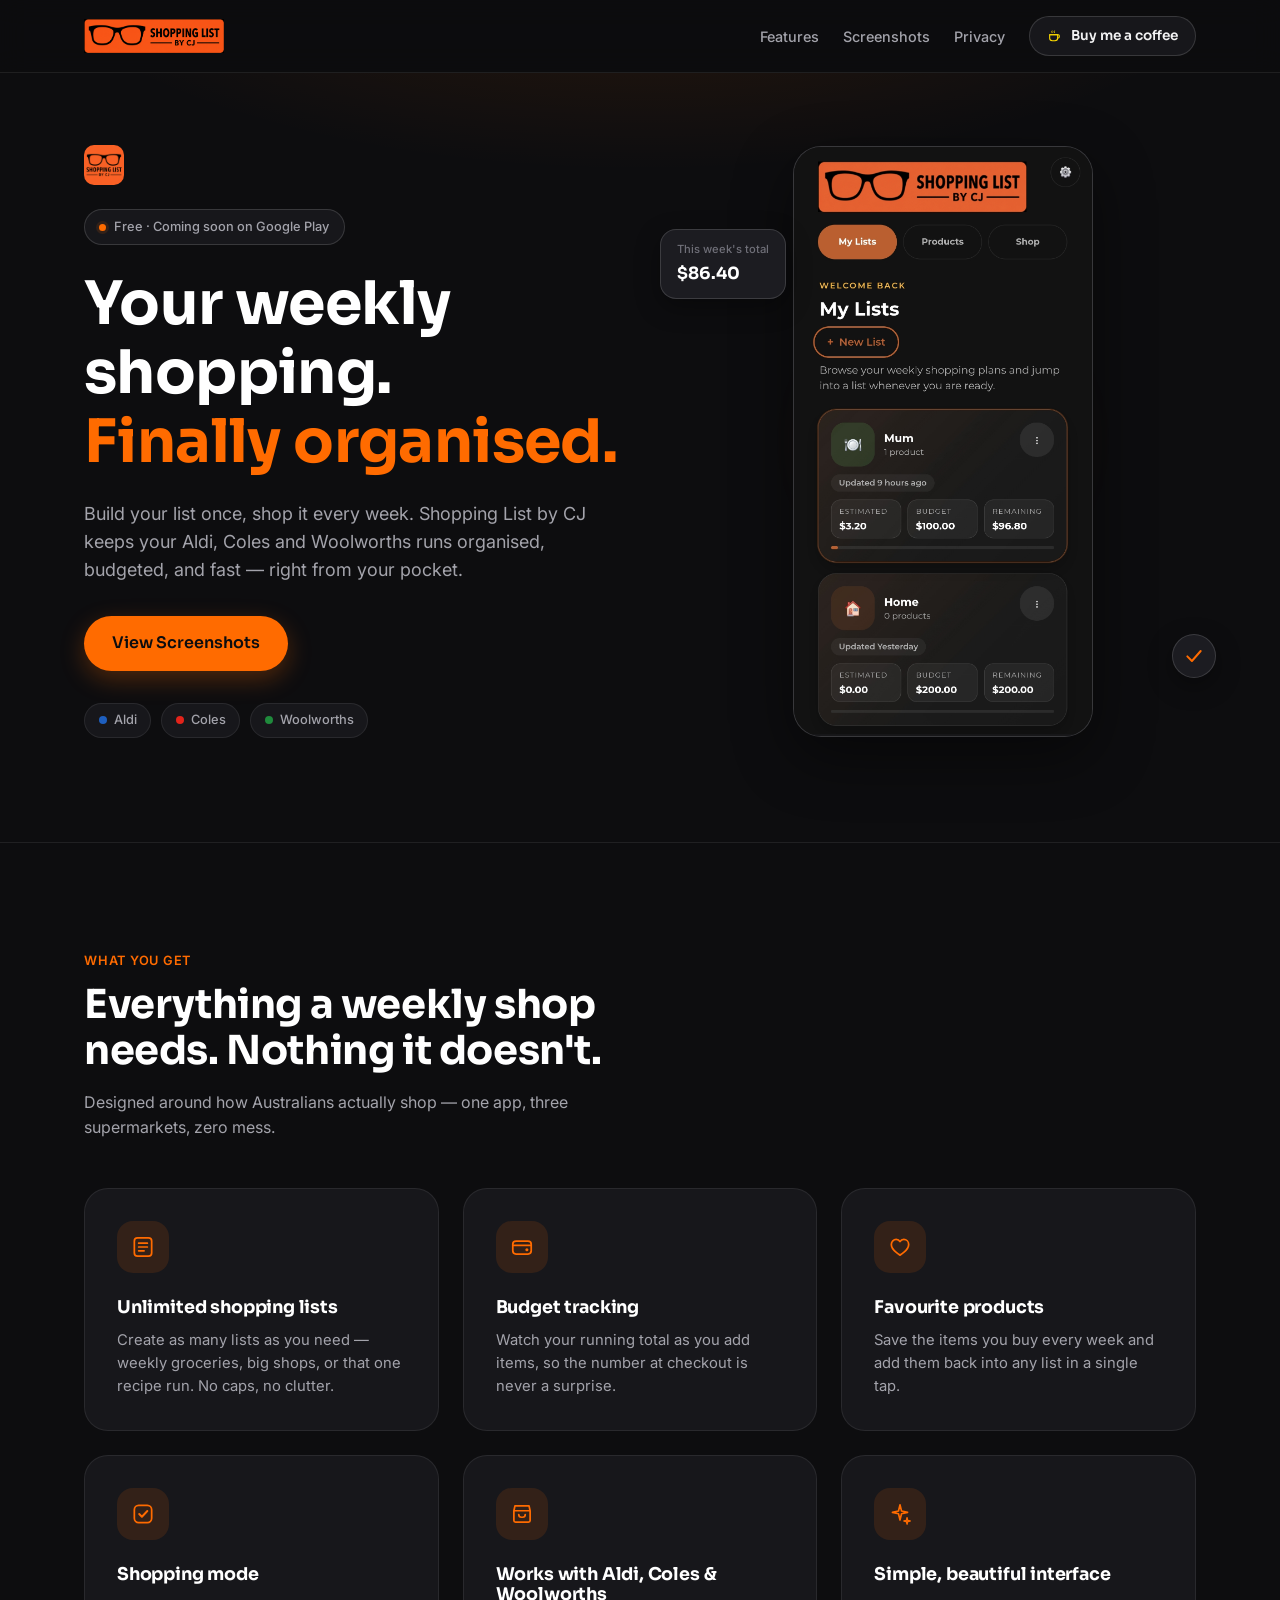
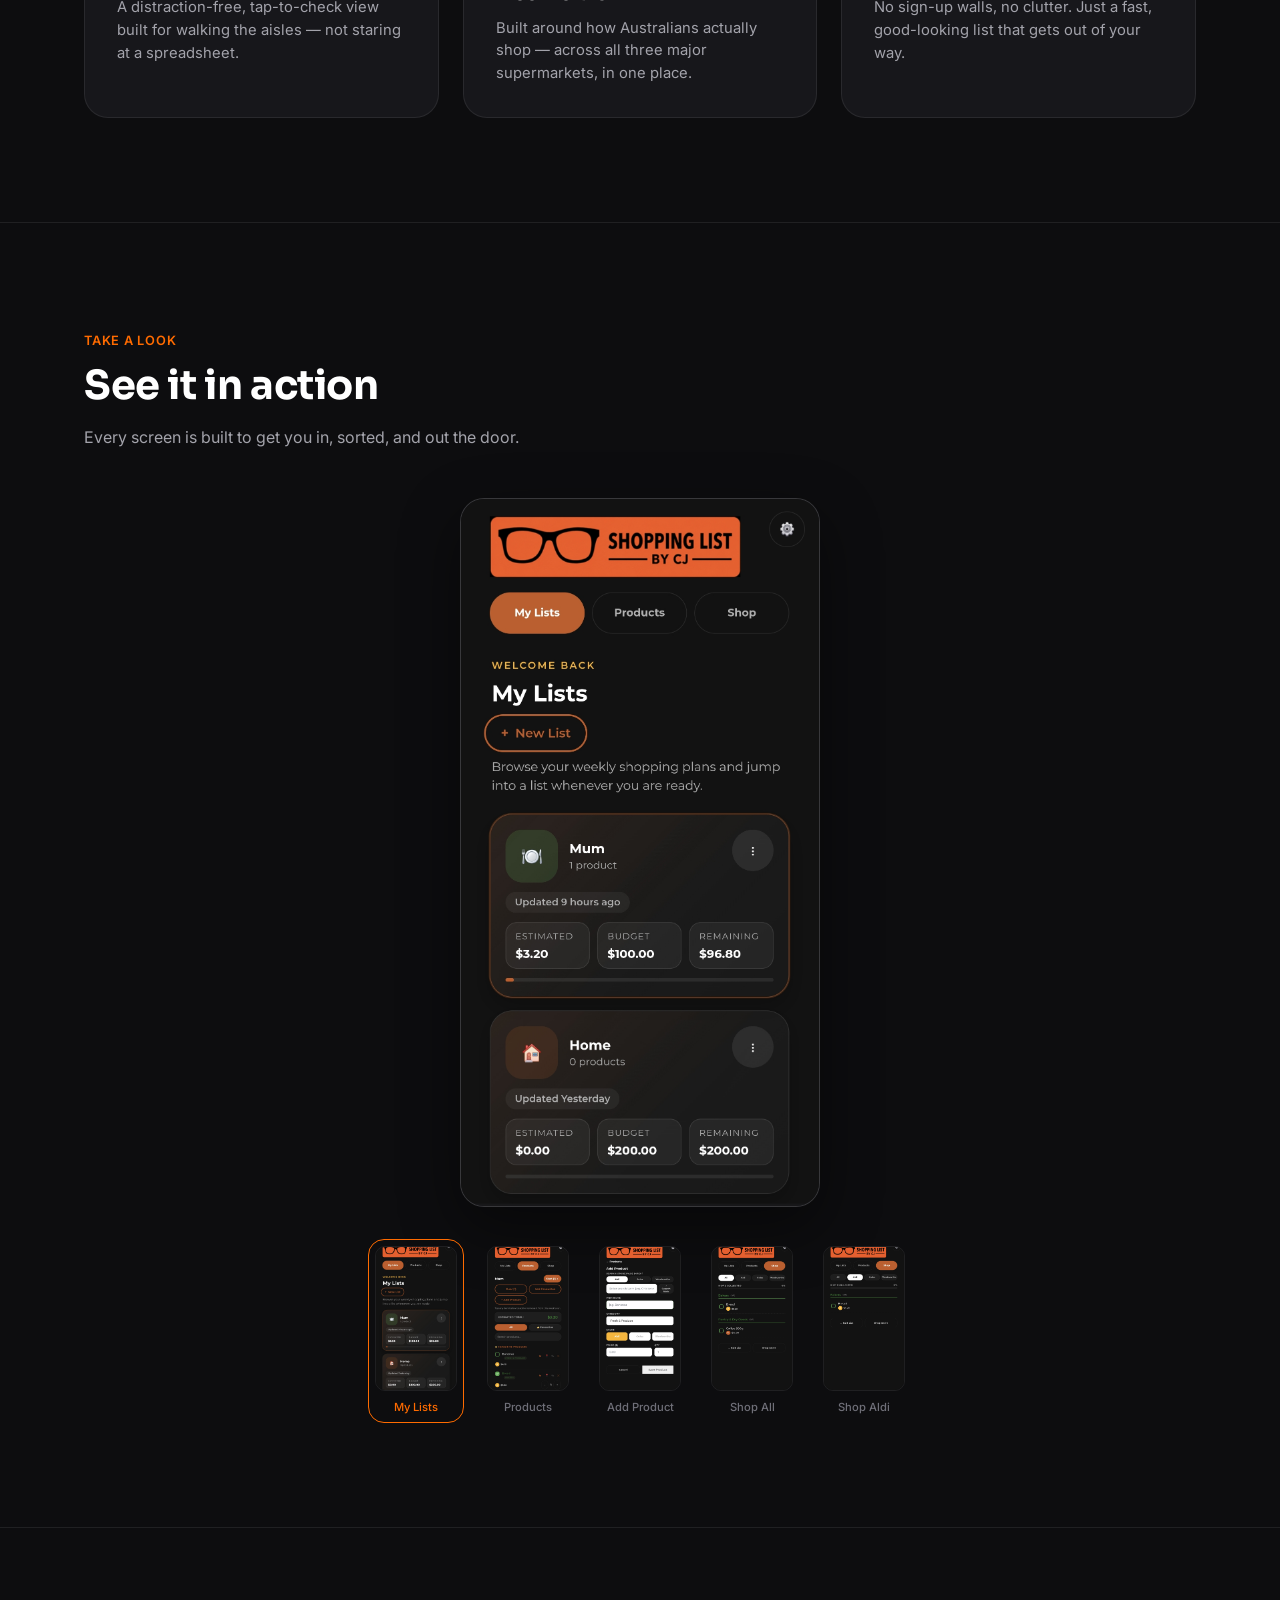
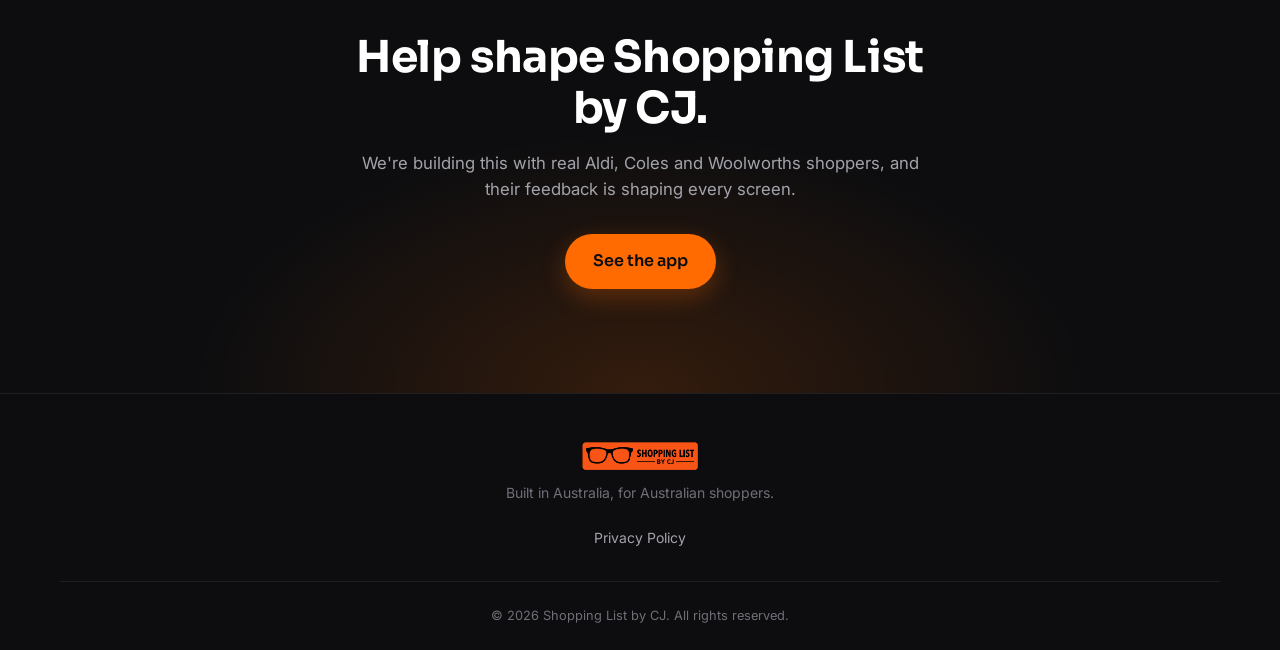
==== index.html @ 0bd06f51 "Fix site metadata and privacy contact to use the correct shoppinglistbycj.app domain" ====
<!DOCTYPE html>
<html lang="en-AU">
<head>
<meta charset="UTF-8">
<meta name="viewport" content="width=device-width, initial-scale=1.0, viewport-fit=cover">
<title>Shopping List by CJ — Your Weekly Shopping, Finally Organised</title>
<meta name="description" content="Shopping List by CJ is a premium shopping list app built for Australian shoppers at Aldi, Coles and Woolworths. Track budgets, save favourites, and shop faster. Coming soon on Google Play.">
<meta name="keywords" content="shopping list app, Australia, Aldi, Coles, Woolworths, budget tracker, grocery list app, Android app">
<meta name="author" content="Shopping List by CJ">
<meta name="robots" content="index, follow">
<link rel="canonical" href="https://shoppinglistbycj.app/">

<!-- Theme -->
<meta name="theme-color" content="#0d0d0f">
<meta name="color-scheme" content="dark">

<!-- Open Graph -->
<meta property="og:type" content="website">
<meta property="og:site_name" content="Shopping List by CJ">
<meta property="og:title" content="Shopping List by CJ — Your Weekly Shopping, Finally Organised">
<meta property="og:description" content="A premium shopping list app built for Australian shoppers at Aldi, Coles and Woolworths. Coming soon on Google Play.">
<meta property="og:image" content="https://shoppinglistbycj.app/images/logo.png">
<meta property="og:url" content="https://shoppinglistbycj.app/">
<meta property="og:locale" content="en_AU">

<!-- Twitter -->
<meta name="twitter:card" content="summary_large_image">
<meta name="twitter:title" content="Shopping List by CJ — Your Weekly Shopping, Finally Organised">
<meta name="twitter:description" content="A premium shopping list app built for Australian shoppers at Aldi, Coles and Woolworths. Coming soon on Google Play.">
<meta name="twitter:image" content="https://shoppinglistbycj.app/images/logo.png">

<!-- Favicons -->
<link rel="icon" type="image/png" href="images/icon-logo.png">
<link rel="apple-touch-icon" href="images/icon-logo.png">

<!-- Fonts -->
<link rel="preconnect" href="https://fonts.googleapis.com">
<link rel="preconnect" href="https://fonts.gstatic.com" crossorigin>
<link href="https://fonts.googleapis.com/css2?family=Sora:wght@400;500;600;700;800&family=Inter:wght@400;500;600;700&display=swap" rel="stylesheet">

<!-- Styles -->
<link rel="stylesheet" href="css/style.css">

<!-- Structured Data -->
<script type="application/ld+json">
{
  "@context": "https://schema.org",
  "@type": "MobileApplication",
  "name": "Shopping List by CJ",
  "operatingSystem": "Android",
  "applicationCategory": "ShoppingApplication",
  "description": "A premium shopping list app built for Australian shoppers at Aldi, Coles and Woolworths.",
  "offers": {
    "@type": "Offer",
    "price": "0",
    "priceCurrency": "AUD"
  },
  "countriesSupported": "AU"
}
</script>
</head>
<body>

<a class="skip-link" href="#main">Skip to main content</a>

<header class="site-header" id="siteHeader">
  <div class="container header-inner">
    <a href="index.html" class="brand" aria-label="Shopping List by CJ home">
      <img src="images/logo-pill-dark.png" alt="Shopping List by CJ" class="brand-logo">
    </a>

    <button class="nav-toggle" id="navToggle" aria-expanded="false" aria-controls="primaryNav" aria-label="Toggle navigation menu">
      <span></span>
      <span></span>
      <span></span>
    </button>

    <nav class="primary-nav" id="primaryNav" aria-label="Primary">
      <ul>
        <li><a href="#features">Features</a></li>
        <li><a href="#screenshots">Screenshots</a></li>
        <li><a href="privacy.html">Privacy</a></li>
        <li>
          <a href="https://buymeacoffee.com/YOUR_USERNAME" target="_blank" rel="noopener" class="btn btn-coffee btn-small nav-coffee">
            <svg viewBox="0 0 24 24" fill="none" xmlns="http://www.w3.org/2000/svg" aria-hidden="true">
              <path d="M4 10H17C17 10 18.5 10 18.5 12.5C18.5 15 17 15 17 15H16.5" stroke="currentColor" stroke-width="1.6" stroke-linecap="round" stroke-linejoin="round"/>
              <path d="M4 10V15.5C4 17.5 5.7 19 8 19H12C14.3 19 16 17.5 16 15.5V10H4Z" stroke="currentColor" stroke-width="1.6" stroke-linecap="round" stroke-linejoin="round"/>
              <path d="M7.5 4.5C7 5.3 7 6 7.7 7" stroke="currentColor" stroke-width="1.4" stroke-linecap="round"/>
              <path d="M11 4.5C10.5 5.3 10.5 6 11.2 7" stroke="currentColor" stroke-width="1.4" stroke-linecap="round"/>
            </svg>
            <span>Buy me a coffee</span>
          </a>
        </li>
      </ul>
    </nav>
  </div>
</header>

<main id="main">

  <!-- HERO -->
  <section class="hero" aria-labelledby="hero-heading">
    <div class="container hero-grid">

      <div class="hero-content reveal">
        <img src="images/logo.png" alt="" class="hero-mark" width="56" height="56">

        <span class="badge"><i class="badge-dot" aria-hidden="true"></i>Free &middot; Coming soon on Google Play</span>

        <h1 id="hero-heading" class="hero-heading">
          Your weekly shopping.<br>
          <span class="text-accent">Finally organised.</span>
        </h1>

        <p class="hero-sub">
          Build your list once, shop it every week. Shopping List by CJ keeps your Aldi, Coles and Woolworths runs organised, budgeted, and fast &mdash; right from your pocket.
        </p>

        <div class="hero-actions">
          <a href="#screenshots" class="btn btn-primary btn-large">View Screenshots</a>
        </div>

        <div class="hero-stores" aria-label="Supported supermarkets">
          <span class="store-pill"><i class="store-dot store-dot--aldi"></i>Aldi</span>
          <span class="store-pill"><i class="store-dot store-dot--coles"></i>Coles</span>
          <span class="store-pill"><i class="store-dot store-dot--woolies"></i>Woolworths</span>
        </div>
      </div>

      <div class="hero-visual reveal">
        <div class="phone-glow" aria-hidden="true"></div>
        <div class="phone-frame">
          <img src="screenshots/my-lists.jpg" alt="Shopping List by CJ app showing a weekly shopping list with items grouped and checked off" class="phone-screen">
        </div>
        <div class="floating-card floating-card--budget" aria-hidden="true">
          <span class="floating-card-label">This week's total</span>
          <span class="floating-card-value">$86.40</span>
        </div>
        <div class="floating-card floating-card--check" aria-hidden="true">
          <svg viewBox="0 0 24 24" fill="none" xmlns="http://www.w3.org/2000/svg">
            <path d="M4 12.5L9.5 18L20 6" stroke="#ff6b00" stroke-width="2.4" stroke-linecap="round" stroke-linejoin="round"/>
          </svg>
        </div>
      </div>

    </div>
  </section>

  <!-- FEATURES -->
  <section class="features" id="features" aria-labelledby="features-heading">
    <div class="container">
      <div class="section-heading reveal">
        <span class="eyebrow">What you get</span>
        <h2 id="features-heading">Everything a weekly shop needs. Nothing it doesn't.</h2>
        <p class="section-sub">Designed around how Australians actually shop &mdash; one app, three supermarkets, zero mess.</p>
      </div>

      <div class="feature-grid">

        <article class="feature-card reveal">
          <span class="feature-icon" aria-hidden="true">
            <svg viewBox="0 0 24 24" fill="none" xmlns="http://www.w3.org/2000/svg">
              <rect x="4" y="3.5" width="16" height="17" rx="3" stroke="#ff6b00" stroke-width="1.6"/>
              <path d="M8 8.5H16" stroke="#ff6b00" stroke-width="1.6" stroke-linecap="round"/>
              <path d="M8 12H16" stroke="#ff6b00" stroke-width="1.6" stroke-linecap="round"/>
              <path d="M8 15.5H13" stroke="#ff6b00" stroke-width="1.6" stroke-linecap="round"/>
            </svg>
          </span>
          <h3>Unlimited shopping lists</h3>
          <p>Create as many lists as you need &mdash; weekly groceries, big shops, or that one recipe run. No caps, no clutter.</p>
        </article>

        <article class="feature-card reveal">
          <span class="feature-icon" aria-hidden="true">
            <svg viewBox="0 0 24 24" fill="none" xmlns="http://www.w3.org/2000/svg">
              <rect x="3.5" y="6.5" width="17" height="12" rx="3" stroke="#ff6b00" stroke-width="1.6"/>
              <path d="M3.5 10.5H20.5" stroke="#ff6b00" stroke-width="1.6"/>
              <circle cx="16.5" cy="14.5" r="1.4" fill="#ff6b00"/>
            </svg>
          </span>
          <h3>Budget tracking</h3>
          <p>Watch your running total as you add items, so the number at checkout is never a surprise.</p>
        </article>

        <article class="feature-card reveal">
          <span class="feature-icon" aria-hidden="true">
            <svg viewBox="0 0 24 24" fill="none" xmlns="http://www.w3.org/2000/svg">
              <path d="M12 19.5C12 19.5 4 14.9 4 9.6C4 6.9 6.1 5 8.5 5C10 5 11.3 5.8 12 7C12.7 5.8 14 5 15.5 5C17.9 5 20 6.9 20 9.6C20 14.9 12 19.5 12 19.5Z" stroke="#ff6b00" stroke-width="1.6" stroke-linejoin="round"/>
            </svg>
          </span>
          <h3>Favourite products</h3>
          <p>Save the items you buy every week and add them back into any list in a single tap.</p>
        </article>

        <article class="feature-card reveal">
          <span class="feature-icon" aria-hidden="true">
            <svg viewBox="0 0 24 24" fill="none" xmlns="http://www.w3.org/2000/svg">
              <rect x="4" y="4" width="16" height="16" rx="4" stroke="#ff6b00" stroke-width="1.6"/>
              <path d="M8.5 12L11 14.5L16 9.2" stroke="#ff6b00" stroke-width="1.8" stroke-linecap="round" stroke-linejoin="round"/>
            </svg>
          </span>
          <h3>Shopping mode</h3>
          <p>A distraction-free, tap-to-check view built for walking the aisles &mdash; not staring at a spreadsheet.</p>
        </article>

        <article class="feature-card reveal">
          <span class="feature-icon" aria-hidden="true">
            <svg viewBox="0 0 24 24" fill="none" xmlns="http://www.w3.org/2000/svg">
              <path d="M4.5 9L5.5 4.5H18.5L19.5 9" stroke="#ff6b00" stroke-width="1.6" stroke-linejoin="round"/>
              <path d="M4.5 9H19.5V18C19.5 18.8284 18.8284 19.5 18 19.5H6C5.17157 19.5 4.5 18.8284 4.5 18V9Z" stroke="#ff6b00" stroke-width="1.6" stroke-linejoin="round"/>
              <path d="M9 12.5C9 13.8807 10.1193 15 11.5 15H12.5C13.8807 15 15 13.8807 15 12.5" stroke="#ff6b00" stroke-width="1.6" stroke-linecap="round"/>
            </svg>
          </span>
          <h3>Works with Aldi, Coles &amp; Woolworths</h3>
          <p>Built around how Australians actually shop &mdash; across all three major supermarkets, in one place.</p>
        </article>

        <article class="feature-card reveal">
          <span class="feature-icon" aria-hidden="true">
            <svg viewBox="0 0 24 24" fill="none" xmlns="http://www.w3.org/2000/svg">
              <path d="M12 3.5L13.4 9.2L19 10.5L13.4 11.8L12 17.5L10.6 11.8L5 10.5L10.6 9.2L12 3.5Z" stroke="#ff6b00" stroke-width="1.5" stroke-linejoin="round"/>
              <path d="M18.5 15.5L19.1 17.9L21.4 18.5L19.1 19.1L18.5 21.4L17.9 19.1L15.6 18.5L17.9 17.9L18.5 15.5Z" stroke="#ff6b00" stroke-width="1.3" stroke-linejoin="round"/>
            </svg>
          </span>
          <h3>Simple, beautiful interface</h3>
          <p>No sign-up walls, no clutter. Just a fast, good-looking list that gets out of your way.</p>
        </article>

      </div>
    </div>
  </section>

  <!-- SCREENSHOTS -->
  <section class="showcase" id="screenshots" aria-labelledby="showcase-heading">
    <div class="container">
      <div class="section-heading reveal">
        <span class="eyebrow">Take a look</span>
        <h2 id="showcase-heading">See it in action</h2>
        <p class="section-sub">Every screen is built to get you in, sorted, and out the door.</p>
      </div>

      <div class="showcase-layout reveal">
        <div class="showcase-featured">
          <img src="screenshots/my-lists.jpg" alt="Shopping List by CJ screenshot" id="featuredScreenshot" class="showcase-image">
        </div>

        <div class="showcase-thumbs" role="tablist" aria-label="Screenshot selector" id="thumbStrip">
          <button class="thumb is-active" role="tab" aria-selected="true" data-src="screenshots/my-lists.jpg" aria-label="Show My Lists screenshot">
            <img src="screenshots/my-lists.jpg" alt="" loading="lazy">
            <span>My Lists</span>
          </button>
          <button class="thumb" role="tab" aria-selected="false" data-src="screenshots/products.jpg" aria-label="Show Products screenshot">
            <img src="screenshots/products.jpg" alt="" loading="lazy">
            <span>Products</span>
          </button>
          <button class="thumb" role="tab" aria-selected="false" data-src="screenshots/add-product.jpg" aria-label="Show Add Product screenshot">
            <img src="screenshots/add-product.jpg" alt="" loading="lazy">
            <span>Add Product</span>
          </button>
          <button class="thumb" role="tab" aria-selected="false" data-src="screenshots/shop-all.jpg" aria-label="Show Shop All screenshot">
            <img src="screenshots/shop-all.jpg" alt="" loading="lazy">
            <span>Shop All</span>
          </button>
          <button class="thumb" role="tab" aria-selected="false" data-src="screenshots/shop-aldi.jpg" aria-label="Show Shop Aldi screenshot">
            <img src="screenshots/shop-aldi.jpg" alt="" loading="lazy">
            <span>Shop Aldi</span>
          </button>
        </div>
      </div>
    </div>
  </section>

  <!-- CTA -->
  <section class="cta" id="early-access" aria-labelledby="cta-heading">
    <div class="container cta-inner reveal">
      <h2 id="cta-heading">Help shape Shopping List by CJ.</h2>
      <p>We're building this with real Aldi, Coles and Woolworths shoppers, and their feedback is shaping every screen.</p>
      <a href="#screenshots" class="btn btn-primary btn-large">See the app</a>
    </div>
  </section>

</main>

<footer class="site-footer">
  <div class="container footer-inner">
    <div class="footer-brand">
      <img src="images/logo-pill-dark.png" alt="Shopping List by CJ" class="footer-logo">
      <p>Built in Australia, for Australian shoppers.</p>
    </div>

    <nav class="footer-nav" aria-label="Footer">
      <a href="privacy.html">Privacy Policy</a>
    </nav>
  </div>
  <div class="container footer-bottom">
    <p>&copy; <span id="currentYear">2026</span> Shopping List by CJ. All rights reserved.</p>
  </div>
</footer>

<script src="js/main.js" defer></script>
</body>
</html>
---- css/style.css ----
/* ==========================================================================
   Shopping List by CJ — style.css
   ========================================================================== */

:root {
  /* Colour */
  --bg: #0d0d0f;
  --bg-alt: #131316;
  --surface: #17171b;
  --surface-2: #1c1c21;
  --border: rgba(255, 255, 255, 0.08);
  --border-strong: rgba(255, 255, 255, 0.14);
  --orange: #ff6b00;
  --orange-bright: #ff8a33;
  --orange-dim: rgba(255, 107, 0, 0.12);
  --white: #ffffff;
  --text: #f2f2f3;
  --text-muted: #a3a3ab;
  --text-faint: #6f6f78;

  /* Store accents */
  --aldi: #1e5fbf;
  --coles: #e2231a;
  --woolies: #1f8a3c;

  /* Type */
  --font-display: 'Sora', system-ui, sans-serif;
  --font-body: 'Inter', system-ui, sans-serif;

  /* Radius */
  --r-sm: 10px;
  --r-md: 16px;
  --r-lg: 24px;
  --r-pill: 999px;

  /* Spacing scale */
  --space-1: 0.5rem;
  --space-2: 0.75rem;
  --space-3: 1rem;
  --space-4: 1.5rem;
  --space-5: 2rem;
  --space-6: 3rem;
  --space-7: 4.5rem;
  --space-8: 6.5rem;

  /* Shadows */
  --shadow-sm: 0 2px 8px rgba(0, 0, 0, 0.3);
  --shadow-md: 0 8px 24px rgba(0, 0, 0, 0.35);
  --shadow-lg: 0 20px 60px rgba(0, 0, 0, 0.45);
  --shadow-orange: 0 20px 60px rgba(255, 107, 0, 0.18);

  /* Motion */
  --ease: cubic-bezier(0.16, 1, 0.3, 1);
  --dur-fast: 160ms;
  --dur-med: 320ms;
  --dur-slow: 600ms;

  --container: 1160px;
}

/* ==========================================================================
   Reset
   ========================================================================== */

*,
*::before,
*::after {
  box-sizing: border-box;
}

* {
  margin: 0;
}

html {
  -webkit-text-size-adjust: 100%;
  scroll-behavior: smooth;
}

@media (prefers-reduced-motion: reduce) {
  html {
    scroll-behavior: auto;
  }
  *,
  *::before,
  *::after {
    animation-duration: 0.01ms !important;
    animation-iteration-count: 1 !important;
    transition-duration: 0.01ms !important;
    scroll-behavior: auto !important;
  }
}

body {
  background: var(--bg);
  color: var(--text);
  font-family: var(--font-body);
  font-size: 16px;
  line-height: 1.55;
  -webkit-font-smoothing: antialiased;
  -moz-osx-font-smoothing: grayscale;
  overflow-x: hidden;
}

img {
  max-width: 100%;
  display: block;
}

svg {
  display: block;
}

a {
  color: inherit;
  text-decoration: none;
}

ul,
ol {
  list-style: none;
  padding: 0;
}

button {
  font: inherit;
  color: inherit;
  background: none;
  border: none;
  cursor: pointer;
}

h1, h2, h3, h4 {
  font-family: var(--font-display);
  font-weight: 700;
  line-height: 1.15;
  letter-spacing: -0.01em;
  color: var(--white);
}

:focus-visible {
  outline: 2px solid var(--orange);
  outline-offset: 3px;
  border-radius: 4px;
}

[id] {
  scroll-margin-top: 96px;
}

.container {
  width: 100%;
  max-width: var(--container);
  margin-inline: auto;
  padding-inline: var(--space-4);
}

.skip-link {
  position: absolute;
  left: -9999px;
  top: 0;
  background: var(--orange);
  color: var(--bg);
  padding: var(--space-2) var(--space-3);
  border-radius: var(--r-sm);
  z-index: 999;
  font-weight: 600;
}

.skip-link:focus {
  left: var(--space-3);
  top: var(--space-3);
}

/* ==========================================================================
   Buttons
   ========================================================================== */

.btn {
  display: inline-flex;
  align-items: center;
  justify-content: center;
  gap: 0.5rem;
  font-family: var(--font-display);
  font-weight: 600;
  border-radius: var(--r-pill);
  white-space: nowrap;
  transition: transform var(--dur-fast) var(--ease),
    box-shadow var(--dur-fast) var(--ease),
    background var(--dur-fast) var(--ease),
    border-color var(--dur-fast) var(--ease);
}

.btn-large {
  padding: 0.95rem 1.75rem;
  font-size: 1rem;
}

.btn-small {
  padding: 0.6rem 1.25rem;
  font-size: 0.875rem;
}

.btn-primary {
  background: var(--orange);
  color: var(--bg);
  box-shadow: 0 8px 24px rgba(255, 107, 0, 0.28);
}

.btn-primary:hover {
  background: var(--orange-bright);
  transform: translateY(-2px);
  box-shadow: 0 12px 30px rgba(255, 107, 0, 0.36);
}

.btn-primary:active {
  transform: translateY(0);
}

.btn-ghost {
  background: transparent;
  color: var(--text);
  border: 1px solid var(--border-strong);
}

.btn-ghost:hover {
  border-color: var(--orange);
  color: var(--white);
  transform: translateY(-2px);
}

.btn-coffee {
  background: var(--surface);
  color: var(--text);
  border: 1px solid var(--border-strong);
  padding: 0.5rem 1.05rem;
  font-size: 0.85rem;
}

.btn-coffee svg {
  width: 16px;
  height: 16px;
  color: #ffdd00;
  flex-shrink: 0;
}

.btn-coffee:hover {
  border-color: #ffdd00;
  background: rgba(255, 221, 0, 0.08);
  color: var(--white);
  transform: translateY(-2px);
}

/* ==========================================================================
   Header
   ========================================================================== */

.site-header {
  position: sticky;
  top: 0;
  z-index: 100;
  background: rgba(13, 13, 15, 0.72);
  backdrop-filter: blur(14px);
  -webkit-backdrop-filter: blur(14px);
  border-bottom: 1px solid var(--border);
}

.header-inner {
  display: flex;
  align-items: center;
  justify-content: space-between;
  height: 72px;
}

.brand {
  display: inline-flex;
  align-items: center;
}

.brand-logo {
  height: 34px;
  width: auto;
}

.nav-toggle {
  display: none;
  flex-direction: column;
  justify-content: center;
  gap: 5px;
  width: 40px;
  height: 40px;
}

.nav-toggle span {
  display: block;
  width: 22px;
  height: 2px;
  background: var(--white);
  border-radius: 2px;
  transition: transform var(--dur-fast) var(--ease), opacity var(--dur-fast) var(--ease);
}

.primary-nav {
  display: flex;
  align-items: center;
  gap: var(--space-5);
}

.primary-nav ul {
  display: flex;
  align-items: center;
  gap: var(--space-4);
}

.primary-nav a:not(.btn) {
  font-size: 0.9rem;
  font-weight: 500;
  color: var(--text-muted);
  transition: color var(--dur-fast) var(--ease);
}

.primary-nav a:not(.btn):hover {
  color: var(--white);
}

/* ==========================================================================
   Hero
   ========================================================================== */

.hero {
  position: relative;
  padding-block: var(--space-7) var(--space-8);
  overflow: hidden;
}

.hero::before {
  content: '';
  position: absolute;
  inset: -20% -10% auto -10%;
  height: 600px;
  background: radial-gradient(60% 60% at 50% 0%, rgba(255, 107, 0, 0.14), transparent 70%);
  pointer-events: none;
  z-index: 0;
}

.hero-grid {
  position: relative;
  z-index: 1;
  display: grid;
  grid-template-columns: 1fr;
  gap: var(--space-7);
  align-items: center;
}

.hero-mark {
  width: 40px;
  height: 40px;
  border-radius: var(--r-sm);
  margin-bottom: var(--space-4);
}

.badge {
  display: inline-flex;
  align-items: center;
  gap: 0.5rem;
  padding: 0.45rem 0.9rem;
  border-radius: var(--r-pill);
  background: var(--surface);
  border: 1px solid var(--border-strong);
  font-size: 0.8rem;
  font-weight: 500;
  color: var(--text-muted);
  margin-bottom: var(--space-4);
}

.badge-dot {
  width: 7px;
  height: 7px;
  border-radius: 50%;
  background: var(--orange);
  box-shadow: 0 0 0 3px var(--orange-dim);
  flex-shrink: 0;
}

.hero-heading {
  font-size: clamp(2.2rem, 6vw, 3.75rem);
  margin-bottom: var(--space-4);
}

.text-accent {
  color: var(--orange);
}

.hero-sub {
  max-width: 46ch;
  font-size: clamp(1rem, 1.6vw, 1.125rem);
  color: var(--text-muted);
  margin-bottom: var(--space-5);
}

.hero-actions {
  display: flex;
  flex-wrap: wrap;
  gap: var(--space-3);
  margin-bottom: var(--space-5);
}

.hero-stores {
  display: flex;
  flex-wrap: wrap;
  gap: 0.6rem;
}

.store-pill {
  display: inline-flex;
  align-items: center;
  gap: 0.45rem;
  padding: 0.4rem 0.85rem;
  border-radius: var(--r-pill);
  background: var(--surface);
  border: 1px solid var(--border);
  font-size: 0.8rem;
  color: var(--text-muted);
  font-weight: 500;
}

.store-dot {
  width: 8px;
  height: 8px;
  border-radius: 50%;
  flex-shrink: 0;
}

.store-dot--aldi { background: var(--aldi); }
.store-dot--coles { background: var(--coles); }
.store-dot--woolies { background: var(--woolies); }
.store-dot--mix {
  background: linear-gradient(135deg, var(--aldi), var(--coles) 50%, var(--woolies));
}

/* Hero visual */

.hero-visual {
  position: relative;
  display: flex;
  justify-content: center;
  align-items: center;
  min-height: 380px;
}

.phone-glow {
  position: absolute;
  width: 320px;
  height: 320px;
  background: radial-gradient(circle, rgba(255, 107, 0, 0.28), transparent 70%);
  filter: blur(10px);
  z-index: 0;
}

.phone-frame {
  position: relative;
  z-index: 1;
  width: 100%;
  max-width: 260px;
  border-radius: 28px;
  overflow: hidden;
  border: 1px solid var(--border-strong);
  box-shadow: var(--shadow-lg);
  background: var(--surface);
}

.phone-screen {
  width: 100%;
  height: auto;
  display: block;
}

.floating-card {
  position: absolute;
  z-index: 2;
  display: flex;
  align-items: center;
  background: var(--surface-2);
  border: 1px solid var(--border-strong);
  border-radius: var(--r-md);
  box-shadow: var(--shadow-md);
  backdrop-filter: blur(10px);
}

.floating-card--budget {
  top: 14%;
  left: -6%;
  flex-direction: column;
  align-items: flex-start;
  gap: 0.15rem;
  padding: 0.7rem 1rem;
}

.floating-card-label {
  font-size: 0.7rem;
  color: var(--text-faint);
  font-weight: 500;
}

.floating-card-value {
  font-family: var(--font-display);
  font-size: 1.05rem;
  font-weight: 700;
  color: var(--white);
}

.floating-card--check {
  bottom: 10%;
  right: -4%;
  width: 44px;
  height: 44px;
  padding: 0;
  justify-content: center;
  border-radius: 50%;
}

.floating-card--check svg {
  width: 20px;
  height: 20px;
}

/* ==========================================================================
   Section heading (shared)
   ========================================================================== */

.section-heading {
  max-width: 620px;
  margin-bottom: var(--space-6);
}

.eyebrow {
  display: inline-block;
  font-size: 0.8rem;
  font-weight: 600;
  letter-spacing: 0.06em;
  text-transform: uppercase;
  color: var(--orange);
  margin-bottom: var(--space-2);
}

.section-heading h2 {
  font-size: clamp(1.75rem, 4vw, 2.5rem);
  margin-bottom: var(--space-3);
}

.section-sub {
  color: var(--text-muted);
  font-size: 1rem;
  max-width: 52ch;
}

/* ==========================================================================
   Features
   ========================================================================== */

.features {
  padding-block: var(--space-8);
  border-top: 1px solid var(--border);
}

.feature-grid {
  display: grid;
  grid-template-columns: repeat(auto-fit, minmax(260px, 1fr));
  gap: var(--space-4);
}

.feature-card {
  background: var(--surface);
  border: 1px solid var(--border);
  border-radius: var(--r-lg);
  padding: var(--space-5);
  transition: transform var(--dur-med) var(--ease),
    border-color var(--dur-med) var(--ease),
    box-shadow var(--dur-med) var(--ease);
}

.feature-card:hover {
  transform: translateY(-6px);
  border-color: var(--border-strong);
  box-shadow: var(--shadow-md);
}

.feature-icon {
  width: 52px;
  height: 52px;
  display: flex;
  align-items: center;
  justify-content: center;
  border-radius: var(--r-md);
  background: var(--orange-dim);
  margin-bottom: var(--space-4);
}

.feature-icon svg {
  width: 26px;
  height: 26px;
}

.feature-card h3 {
  font-size: 1.1rem;
  margin-bottom: var(--space-2);
}

.feature-card p {
  color: var(--text-muted);
  font-size: 0.925rem;
}

/* ==========================================================================
   Showcase
   ========================================================================== */

.showcase {
  padding-block: var(--space-8);
  border-top: 1px solid var(--border);
}

.showcase-layout {
  display: flex;
  flex-direction: column;
  align-items: center;
  gap: var(--space-5);
}

.showcase-featured {
  width: 100%;
  max-width: 320px;
  border-radius: var(--r-lg);
  overflow: hidden;
  border: 1px solid var(--border-strong);
  box-shadow: var(--shadow-lg);
  background: var(--surface);
}

.showcase-image {
  width: 100%;
  height: auto;
  display: block;
  transition: opacity var(--dur-med) var(--ease);
}

.showcase-image.is-fading {
  opacity: 0;
}

.showcase-thumbs {
  display: flex;
  flex-wrap: wrap;
  justify-content: center;
  gap: var(--space-3);
  width: 100%;
  max-width: 640px;
}

.thumb {
  display: flex;
  flex-direction: column;
  align-items: center;
  gap: 0.5rem;
  width: 96px;
  padding: 0.4rem;
  border-radius: var(--r-md);
  border: 1px solid transparent;
  transition: border-color var(--dur-fast) var(--ease),
    transform var(--dur-fast) var(--ease);
}

.thumb img {
  width: 100%;
  aspect-ratio: 9 / 16;
  object-fit: cover;
  border-radius: 10px;
  border: 1px solid var(--border);
}

.thumb span {
  font-size: 0.7rem;
  color: var(--text-faint);
  font-weight: 500;
  text-align: center;
}

.thumb:hover {
  transform: translateY(-3px);
}

.thumb:hover img {
  border-color: var(--border-strong);
}

.thumb.is-active {
  border-color: var(--orange);
}

.thumb.is-active span {
  color: var(--orange);
}

/* ==========================================================================
   CTA
   ========================================================================== */

.cta {
  position: relative;
  padding-block: var(--space-8);
  border-top: 1px solid var(--border);
  overflow: hidden;
}

.cta::before {
  content: '';
  position: absolute;
  inset: 0;
  background: radial-gradient(50% 80% at 50% 100%, rgba(255, 107, 0, 0.16), transparent 70%);
  pointer-events: none;
}

.cta-inner {
  position: relative;
  z-index: 1;
  text-align: center;
  max-width: 620px;
}

.cta-inner h2 {
  font-size: clamp(1.75rem, 4.5vw, 2.75rem);
  margin-bottom: var(--space-3);
}

.cta-inner p {
  color: var(--text-muted);
  margin-bottom: var(--space-5);
  font-size: 1.05rem;
}

.cta-inner .btn {
  margin-inline: auto;
}

/* ==========================================================================
   Beta / Early Access page
   ========================================================================== */

.beta-hero {
  padding-block: var(--space-6) var(--space-7);
}

.beta-hero-inner {
  position: relative;
  z-index: 1;
  max-width: 640px;
}

.beta-hero-sub {
  max-width: 56ch;
}

.beta-access-hero {
  min-height: 100vh;
  display: flex;
  align-items: center;
  padding-block: var(--space-6);
}

.beta-access-inner {
  max-width: 480px;
  text-align: center;
  margin-inline: auto;
}

.beta-access-inner .hero-mark {
  margin-inline: auto;
}

.beta-access-inner .hero-sub {
  margin-inline: auto;
  max-width: 44ch;
}

.beta-access-inner .hero-actions {
  justify-content: center;
  margin-bottom: var(--space-4);
}

.beta-access-inner code {
  background: var(--surface-2);
  border: 1px solid var(--border);
  border-radius: 4px;
  padding: 0.1rem 0.4rem;
  font-size: 0.9em;
  color: var(--orange);
}

.beta-access-note {
  color: var(--text-faint);
  font-size: 0.8rem;
}

.pwa-banner {
  display: flex;
  flex-direction: column;
  align-items: flex-start;
  gap: var(--space-3);
  margin-top: var(--space-5);
  padding: var(--space-4);
  background: var(--surface);
  border: 1px solid var(--border);
  border-radius: var(--r-lg);
}

.pwa-banner-label {
  display: block;
  font-size: 0.8rem;
  font-weight: 600;
  color: var(--orange);
  margin-bottom: 0.3rem;
}

.pwa-banner-text p {
  color: var(--text-muted);
  font-size: 0.9rem;
  max-width: 46ch;
}

.pwa-banner .btn {
  flex-shrink: 0;
}

.beta-content {
  padding-block: 0 var(--space-8);
}

.beta-grid {
  display: grid;
  grid-template-columns: 1fr;
  gap: var(--space-6);
  align-items: start;
}

.benefits-panel h2 {
  font-size: clamp(1.5rem, 3.4vw, 2rem);
  margin-top: var(--space-2);
  margin-bottom: var(--space-5);
}

.benefits-list {
  display: flex;
  flex-direction: column;
  gap: var(--space-4);
}

.benefits-list li {
  display: flex;
  align-items: flex-start;
  gap: var(--space-3);
}

.benefits-list h3 {
  font-size: 1rem;
  margin-bottom: 0.3rem;
}

.benefits-list p {
  color: var(--text-muted);
  font-size: 0.9rem;
}

.check-icon {
  flex-shrink: 0;
  width: 36px;
  height: 36px;
  border-radius: 50%;
  background: var(--orange-dim);
  display: flex;
  align-items: center;
  justify-content: center;
}

.check-icon svg {
  width: 16px;
  height: 16px;
}

.check-icon--lg {
  width: 60px;
  height: 60px;
  margin-inline: auto;
  margin-bottom: var(--space-4);
}

.check-icon--lg svg {
  width: 26px;
  height: 26px;
}

.signup-panel {
  background: var(--surface);
  border: 1px solid var(--border);
  border-radius: var(--r-lg);
  padding: var(--space-5);
  box-shadow: var(--shadow-md);
}

.signup-success {
  text-align: center;
  padding-block: var(--space-4);
}

.signup-success h2 {
  font-size: 1.4rem;
  margin-bottom: var(--space-2);
}

.signup-success p {
  color: var(--text-muted);
  font-size: 0.925rem;
  margin-bottom: var(--space-5);
  max-width: 42ch;
  margin-inline: auto;
}

.signup-success .btn {
  margin-inline: auto;
}

.beta-form h2 {
  font-size: 1.4rem;
  margin-bottom: 0.4rem;
}

.form-intro {
  color: var(--text-muted);
  font-size: 0.9rem;
  margin-bottom: var(--space-5);
}

.form-group {
  margin-bottom: var(--space-4);
  border: none;
  padding: 0;
}

.form-group label,
.form-group legend {
  display: block;
  font-size: 0.825rem;
  font-weight: 600;
  color: var(--text);
  margin-bottom: 0.5rem;
}

.beta-form input[type="text"],
.beta-form input[type="email"] {
  width: 100%;
  background: var(--bg-alt);
  border: 1px solid var(--border-strong);
  border-radius: var(--r-sm);
  padding: 0.8rem 1rem;
  font-size: 0.95rem;
  color: var(--text);
  font-family: var(--font-body);
  transition: border-color var(--dur-fast) var(--ease);
}

.beta-form input[type="text"]:focus,
.beta-form input[type="email"]:focus {
  border-color: var(--orange);
}

.radio-grid {
  display: grid;
  grid-template-columns: repeat(auto-fit, minmax(140px, 1fr));
  gap: 0.6rem;
}

.radio-option {
  display: flex;
  align-items: center;
  gap: 0.5rem;
  padding: 0.65rem 0.85rem;
  border-radius: var(--r-sm);
  background: var(--bg-alt);
  border: 1px solid var(--border);
  font-size: 0.85rem;
  color: var(--text-muted);
  cursor: pointer;
  transition: border-color var(--dur-fast) var(--ease), color var(--dur-fast) var(--ease);
}

.radio-option input[type="radio"] {
  accent-color: var(--orange);
  width: 15px;
  height: 15px;
  flex-shrink: 0;
}

.radio-option span {
  display: inline-flex;
  align-items: center;
  gap: 0.4rem;
}

.radio-option:has(input:checked) {
  border-color: var(--orange);
  color: var(--white);
}

.form-honeypot {
  position: absolute;
  left: -9999px;
  width: 1px;
  height: 1px;
  opacity: 0;
  pointer-events: none;
}

.form-submit {
  width: 100%;
  margin-top: var(--space-2);
}

.form-note {
  font-size: 0.8rem;
  color: var(--text-faint);
  margin-top: var(--space-4);
  line-height: 1.6;
}

.form-note a {
  color: var(--text-muted);
  text-decoration: underline;
  text-underline-offset: 2px;
}

.form-note a:hover {
  color: var(--orange);
}

/* ==========================================================================
   Legal / Privacy page
   ========================================================================== */

.legal-hero {
  padding-block: var(--space-6) var(--space-6);
}

.legal-hero-inner {
  position: relative;
  z-index: 1;
  max-width: 640px;
}

.legal-hero-inner .hero-heading {
  font-size: clamp(2rem, 5vw, 2.75rem);
}

.legal-content-section {
  padding-block: 0 var(--space-8);
}

.legal-content {
  display: grid;
  grid-template-columns: 1fr;
  gap: var(--space-6);
  align-items: start;
}

.legal-toc {
  background: var(--surface);
  border: 1px solid var(--border);
  border-radius: var(--r-lg);
  padding: var(--space-4);
}

.legal-toc ol {
  display: flex;
  flex-direction: column;
  gap: 0.55rem;
  counter-reset: toc;
}

.legal-toc a {
  display: block;
  font-size: 0.85rem;
  color: var(--text-muted);
  transition: color var(--dur-fast) var(--ease);
}

.legal-toc a:hover {
  color: var(--orange);
}

.legal-body {
  max-width: 72ch;
}

.legal-section {
  margin-bottom: var(--space-6);
}

.legal-section h2 {
  font-size: 1.35rem;
  margin-bottom: var(--space-3);
}

.legal-section h3 {
  font-size: 1.02rem;
  margin: var(--space-4) 0 var(--space-2);
}

.legal-section p {
  color: var(--text-muted);
  font-size: 0.95rem;
  margin-bottom: var(--space-3);
}

.legal-section ul {
  margin: 0 0 var(--space-3);
  padding-left: 1.25rem;
}

.legal-section li {
  list-style: disc;
  color: var(--text-muted);
  font-size: 0.95rem;
  margin-bottom: 0.5rem;
  padding-left: 0.25rem;
}

.legal-section strong {
  color: var(--white);
}

.legal-section a {
  color: var(--orange);
  text-decoration: underline;
  text-underline-offset: 2px;
}

.legal-section a:hover {
  color: var(--orange-bright);
}

/* ==========================================================================
   Recipes page
   ========================================================================== */

.recipes-hero {
  padding-block: var(--space-6) var(--space-7);
}

.recipes-hero-inner {
  position: relative;
  z-index: 1;
  max-width: 620px;
  text-align: center;
  margin-inline: auto;
}

.recipes-hero-inner .badge {
  margin-inline: auto;
}

.recipes-hero-inner .hero-sub {
  margin-inline: auto;
}

.recipes-how {
  padding-block: var(--space-7);
  border-top: 1px solid var(--border);
}

.how-grid {
  display: grid;
  grid-template-columns: repeat(auto-fit, minmax(220px, 1fr));
  gap: var(--space-5);
}

.how-step {
  position: relative;
  padding-top: var(--space-2);
}

.how-step-number {
  display: inline-flex;
  align-items: center;
  justify-content: center;
  width: 32px;
  height: 32px;
  border-radius: 50%;
  background: var(--orange-dim);
  color: var(--orange);
  font-family: var(--font-display);
  font-weight: 700;
  font-size: 0.9rem;
  margin-bottom: var(--space-3);
}

.how-step h3 {
  font-size: 1.05rem;
  margin-bottom: var(--space-2);
}

.how-step p {
  color: var(--text-muted);
  font-size: 0.9rem;
}

.recipes-list {
  padding-block: var(--space-7);
  border-top: 1px solid var(--border);
}

/* Not used by the current flat list (see .recipe-index-list below) — kept
   for a future category-grouped grid view, so recipe cards can drop back
   into a grid per-category without new layout CSS. */
.recipe-grid {
  display: grid;
  grid-template-columns: repeat(auto-fit, minmax(320px, 1fr));
  gap: var(--space-4);
}

.recipe-card {
  display: flex;
  flex-direction: column;
  background: var(--surface);
  border: 1px solid var(--border);
  border-radius: var(--r-lg);
  padding: var(--space-5);
  transition: transform var(--dur-med) var(--ease),
    border-color var(--dur-med) var(--ease),
    box-shadow var(--dur-med) var(--ease);
}

.recipe-card:hover {
  transform: translateY(-4px);
  border-color: var(--border-strong);
  box-shadow: var(--shadow-md);
}

.recipe-card-header h1,
.recipe-card-header h3 {
  font-size: 1.15rem;
  margin-bottom: 0.2rem;
}

/* Single recipe's own page (recipes/<slug>.html) — the card is the page's
   main content rather than one tile in a grid, so it gets more room. */
.recipe-card--detail {
  max-width: 640px;
  margin-inline: auto;
  padding: var(--space-6);
}

.recipe-card--detail .recipe-card-header h1 {
  font-size: clamp(1.5rem, 4vw, 2.1rem);
}

.recipe-card--detail:hover {
  transform: none;
  box-shadow: none;
}

.recipe-meta {
  font-size: 0.8rem;
  color: var(--text-faint);
  margin-bottom: var(--space-3);
}

.recipe-desc {
  color: var(--text-muted);
  font-size: 0.9rem;
  margin-bottom: var(--space-4);
}

.recipe-ingredients {
  list-style: none;
  padding: 0;
  margin: 0 0 var(--space-4);
  border-top: 1px solid var(--border);
  padding-top: var(--space-3);
}

.recipe-ingredients li {
  position: relative;
  padding-left: 1.1rem;
  font-size: 0.875rem;
  color: var(--text);
  line-height: 1.6;
}

.recipe-ingredients li::before {
  content: '';
  position: absolute;
  left: 0;
  top: 0.65em;
  width: 5px;
  height: 5px;
  border-radius: 50%;
  background: var(--orange);
}

.recipe-actions {
  display: flex;
  flex-wrap: wrap;
  gap: var(--space-2);
  margin-top: auto;
}

/* Individual recipe page (recipes/<slug>.html) */

.recipe-detail {
  padding-block: var(--space-7);
}

.recipe-detail-inner {
  max-width: 720px;
  margin-inline: auto;
}

.recipe-back-link {
  display: inline-flex;
  align-items: center;
  gap: 0.4rem;
  color: var(--text-muted);
  font-size: 0.875rem;
  font-weight: 500;
  margin-bottom: var(--space-5);
  transition: color var(--dur-fast) var(--ease);
}

.recipe-back-link:hover {
  color: var(--orange);
}

/* Recipe index (recipes.html) — flat list of links to individual pages */

.recipe-index-list {
  list-style: none;
  padding: 0;
  margin: 0;
  display: flex;
  flex-direction: column;
  gap: var(--space-2);
}

.recipe-index-link {
  display: flex;
  align-items: center;
  gap: var(--space-4);
  padding: var(--space-4) var(--space-5);
  background: var(--surface);
  border: 1px solid var(--border);
  border-radius: var(--r-lg);
  transition: transform var(--dur-fast) var(--ease),
    border-color var(--dur-fast) var(--ease),
    background var(--dur-fast) var(--ease);
}

.recipe-index-link:hover {
  transform: translateX(4px);
  border-color: var(--border-strong);
  background: var(--surface-2);
}

.recipe-index-main {
  flex: 1;
  min-width: 0;
}

.recipe-index-tag {
  display: inline-block;
  font-size: 0.7rem;
  font-weight: 600;
  letter-spacing: 0.04em;
  text-transform: uppercase;
  color: var(--orange);
  background: var(--orange-dim);
  padding: 0.2rem 0.6rem;
  border-radius: var(--r-pill);
  margin-bottom: var(--space-2);
}

.recipe-index-main h3 {
  font-size: 1.05rem;
  margin-bottom: 0.25rem;
}

.recipe-index-main p {
  color: var(--text-muted);
  font-size: 0.875rem;
}

.recipe-index-meta {
  display: none;
  flex-direction: column;
  align-items: flex-end;
  gap: 0.2rem;
  font-size: 0.8rem;
  color: var(--text-faint);
  white-space: nowrap;
  flex-shrink: 0;
}

.recipe-index-arrow {
  width: 20px;
  height: 20px;
  color: var(--text-faint);
  flex-shrink: 0;
  transition: transform var(--dur-fast) var(--ease), color var(--dur-fast) var(--ease);
}

.recipe-index-link:hover .recipe-index-arrow {
  transform: translateX(3px);
  color: var(--orange);
}

/* ==========================================================================
   Toast
   ========================================================================== */

.toast {
  position: fixed;
  left: 50%;
  bottom: var(--space-5);
  transform: translate(-50%, 12px);
  z-index: 999;
  max-width: min(90vw, 420px);
  padding: 0.85rem 1.25rem;
  background: var(--surface-2);
  border: 1px solid var(--border-strong);
  border-radius: var(--r-md);
  box-shadow: var(--shadow-lg);
  color: var(--text);
  font-size: 0.875rem;
  text-align: center;
  opacity: 0;
  pointer-events: none;
  transition: opacity var(--dur-med) var(--ease),
    transform var(--dur-med) var(--ease);
}

.toast.is-visible {
  opacity: 1;
  transform: translate(-50%, 0);
}

/* ==========================================================================
   Footer
   ========================================================================== */

.site-footer {
  border-top: 1px solid var(--border);
  padding-block: var(--space-6) var(--space-4);
}

.footer-inner {
  display: flex;
  flex-direction: column;
  align-items: center;
  gap: var(--space-4);
  text-align: center;
  padding-bottom: var(--space-5);
}

.footer-logo {
  height: 28px;
  width: auto;
  margin-inline: auto;
  margin-bottom: var(--space-2);
}

.footer-brand p {
  color: var(--text-faint);
  font-size: 0.875rem;
}

.footer-nav {
  display: flex;
  gap: var(--space-4);
}

.footer-nav a {
  font-size: 0.875rem;
  color: var(--text-muted);
  transition: color var(--dur-fast) var(--ease);
}

.footer-nav a:hover {
  color: var(--white);
}

.footer-bottom {
  border-top: 1px solid var(--border);
  padding-top: var(--space-4);
  text-align: center;
}

.footer-bottom p {
  font-size: 0.8rem;
  color: var(--text-faint);
}

/* ==========================================================================
   Reveal on scroll
   ========================================================================== */

.reveal {
  opacity: 0;
  transform: translateY(24px);
  transition: opacity var(--dur-slow) var(--ease),
    transform var(--dur-slow) var(--ease);
}

.reveal.is-visible {
  opacity: 1;
  transform: translateY(0);
}

@media (prefers-reduced-motion: reduce) {
  .reveal {
    opacity: 1;
    transform: none;
  }
}

/* ==========================================================================
   Breakpoints
   ========================================================================== */

@media (min-width: 640px) {
  .phone-frame {
    max-width: 300px;
  }

  .showcase-featured {
    max-width: 360px;
  }

  .recipe-index-meta {
    display: flex;
  }
}

@media (min-width: 860px) {
  .nav-toggle {
    display: none;
  }

  .hero-grid {
    grid-template-columns: 1.05fr 0.95fr;
    gap: var(--space-6);
  }

  .hero-visual {
    min-height: 460px;
  }

  .phone-frame {
    max-width: 300px;
  }

  .beta-grid {
    grid-template-columns: 1fr 1fr;
    gap: var(--space-7);
  }

  .pwa-banner {
    flex-direction: row;
    align-items: center;
    justify-content: space-between;
  }

  .legal-content {
    grid-template-columns: 240px 1fr;
  }

  .legal-toc {
    position: sticky;
    top: 96px;
  }
}

@media (max-width: 859px) {
  .primary-nav {
    position: fixed;
    inset: 72px 0 auto 0;
    flex-direction: column;
    align-items: flex-start;
    gap: var(--space-4);
    background: var(--bg-alt);
    border-bottom: 1px solid var(--border);
    padding: var(--space-4);
    transform: translateY(-8px);
    opacity: 0;
    visibility: hidden;
    transition: opacity var(--dur-med) var(--ease),
      transform var(--dur-med) var(--ease),
      visibility var(--dur-med) var(--ease);
  }

  .primary-nav.is-open {
    opacity: 1;
    visibility: visible;
    transform: translateY(0);
  }

  .primary-nav ul {
    flex-direction: column;
    align-items: flex-start;
    gap: var(--space-3);
    width: 100%;
  }

  .primary-nav .btn {
    width: 100%;
  }

  .nav-toggle {
    display: flex;
  }

  .nav-toggle[aria-expanded="true"] span:nth-child(1) {
    transform: translateY(7px) rotate(45deg);
  }

  .nav-toggle[aria-expanded="true"] span:nth-child(2) {
    opacity: 0;
  }

  .nav-toggle[aria-expanded="true"] span:nth-child(3) {
    transform: translateY(-7px) rotate(-45deg);
  }
}

@media (min-width: 1024px) {
  .feature-grid {
    grid-template-columns: repeat(3, 1fr);
  }
}
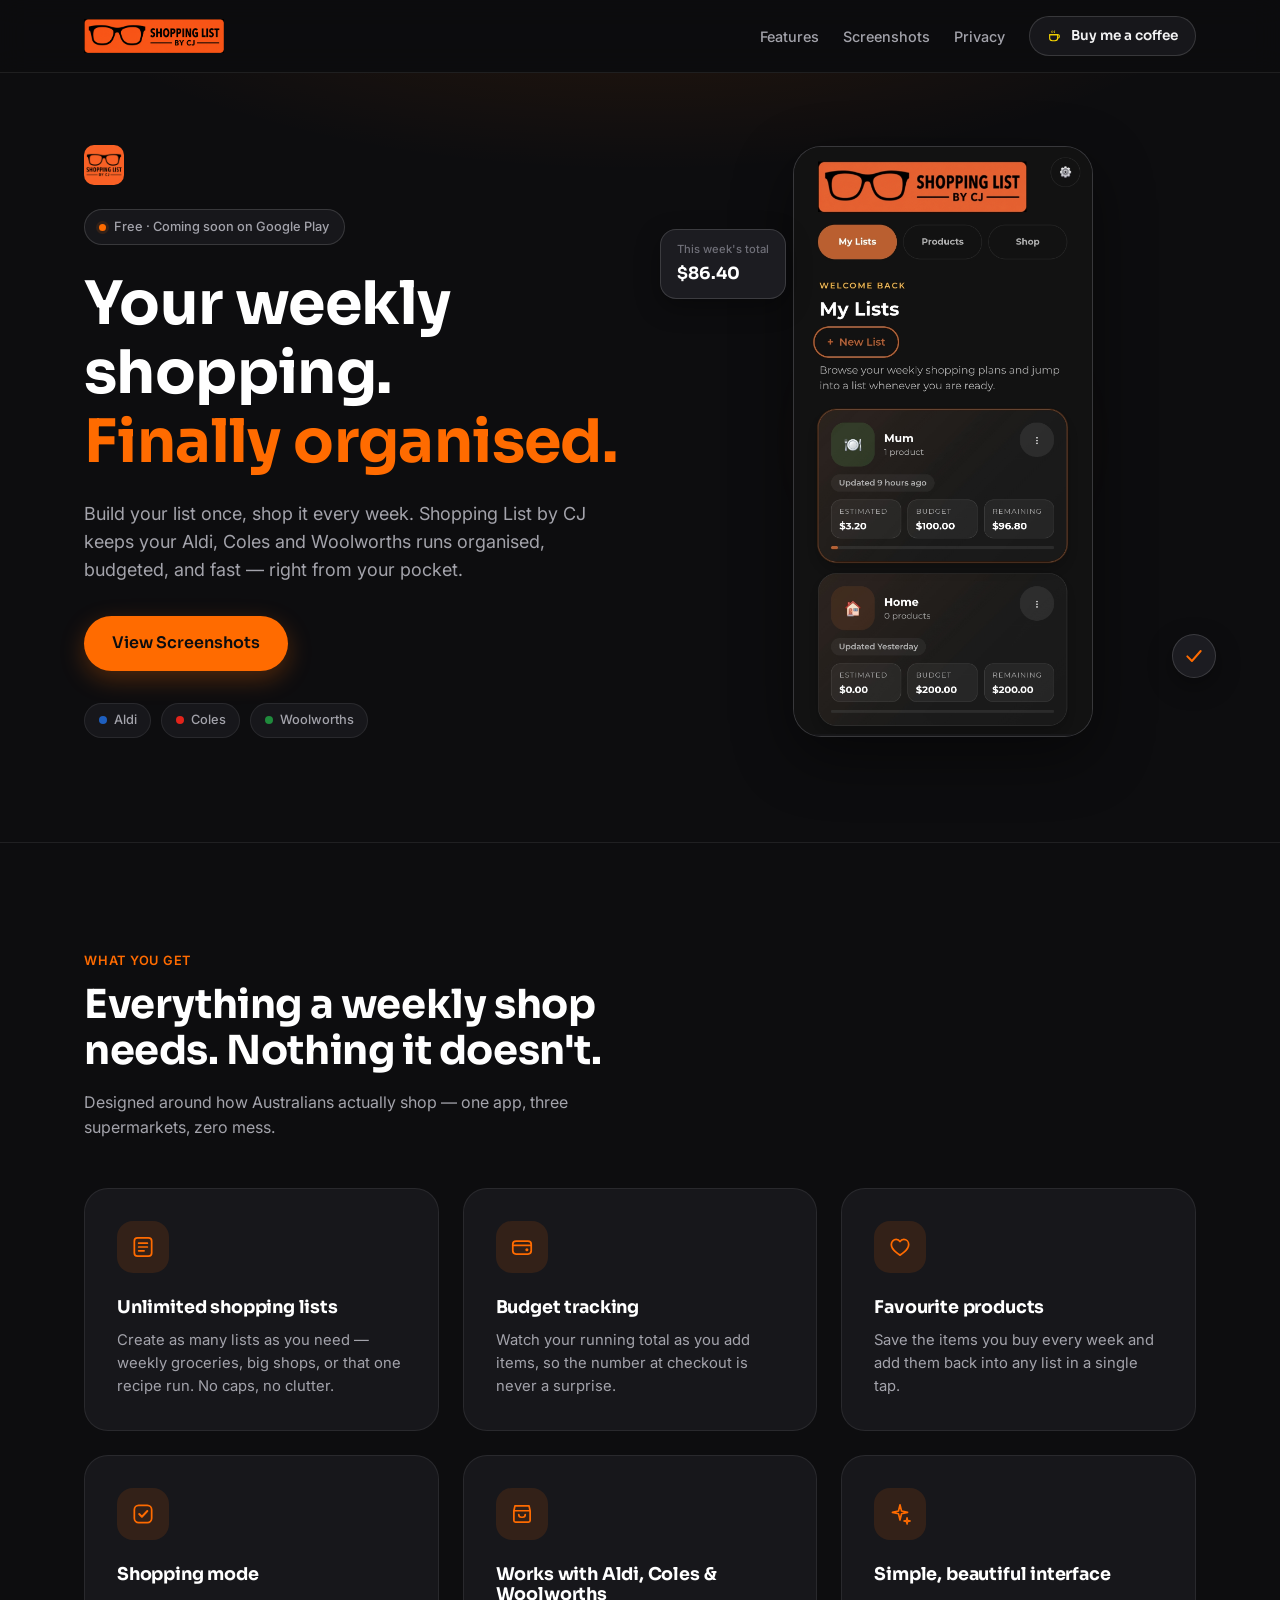
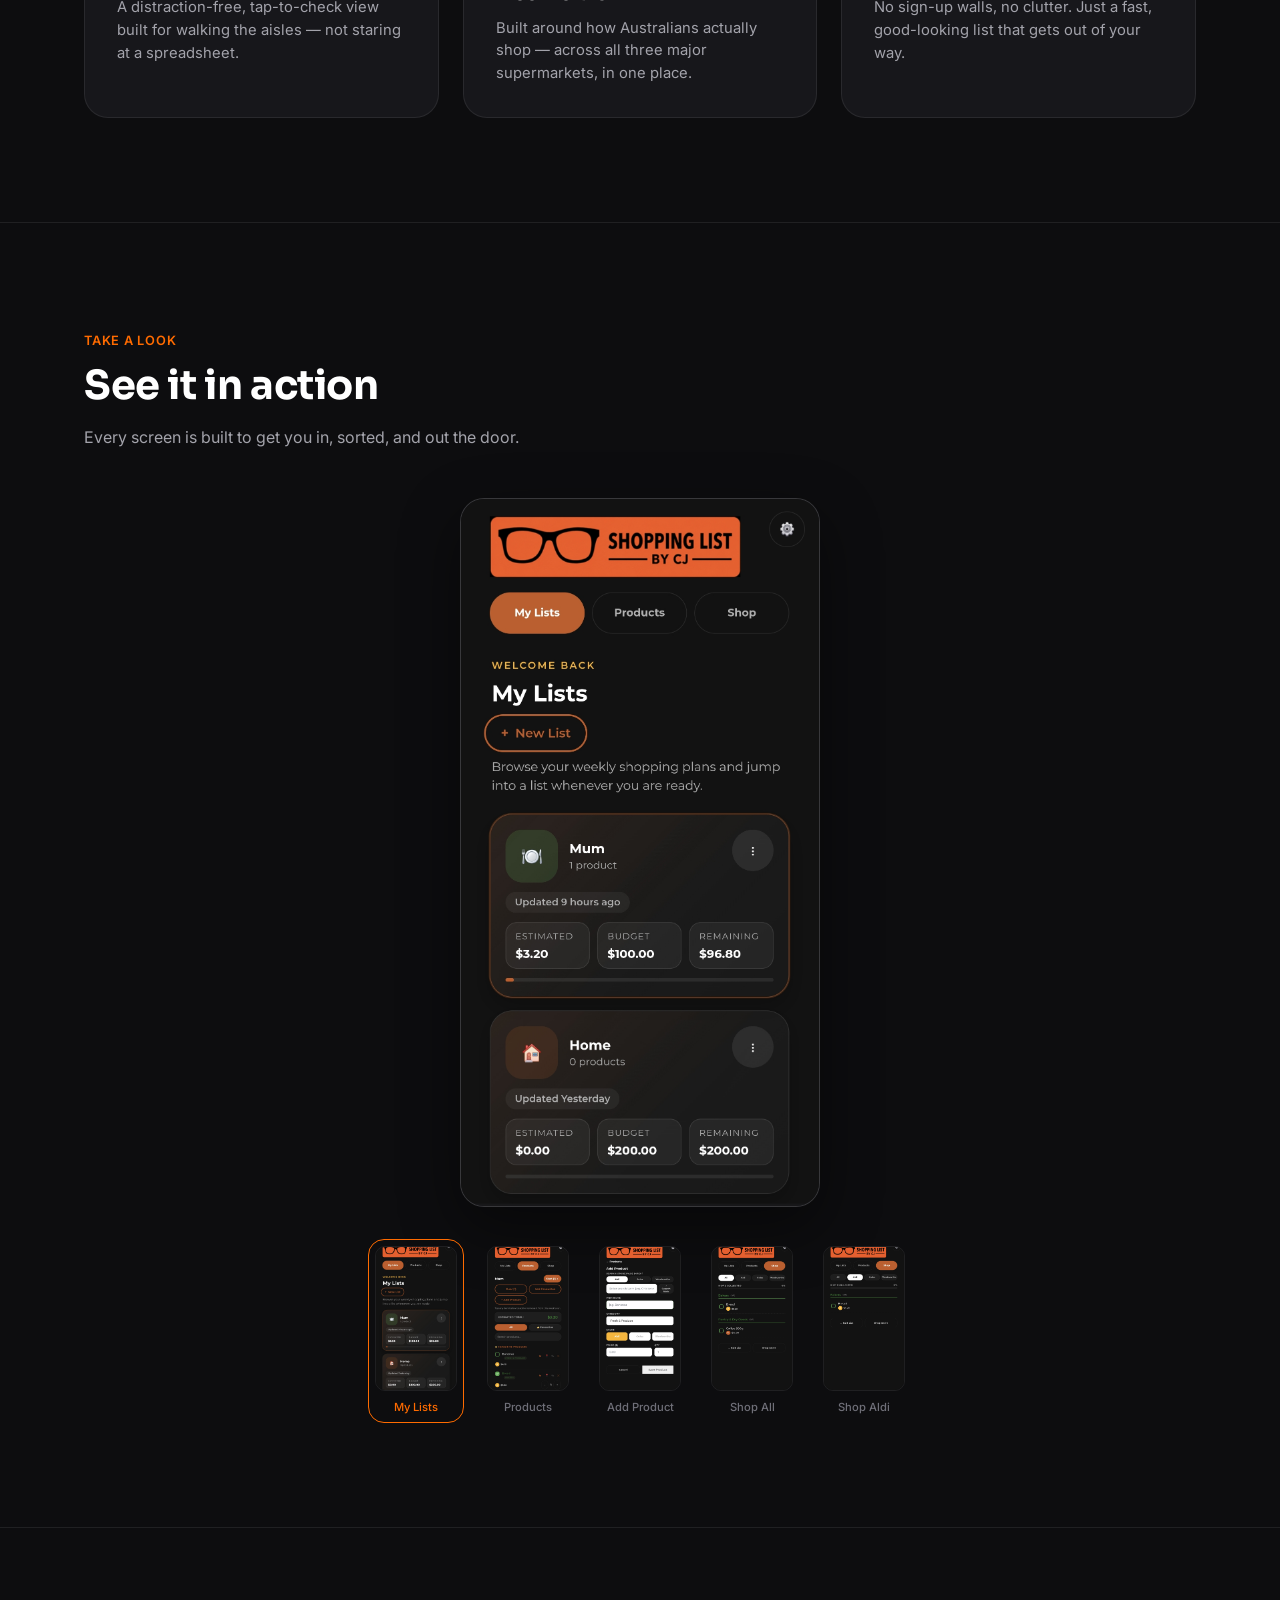
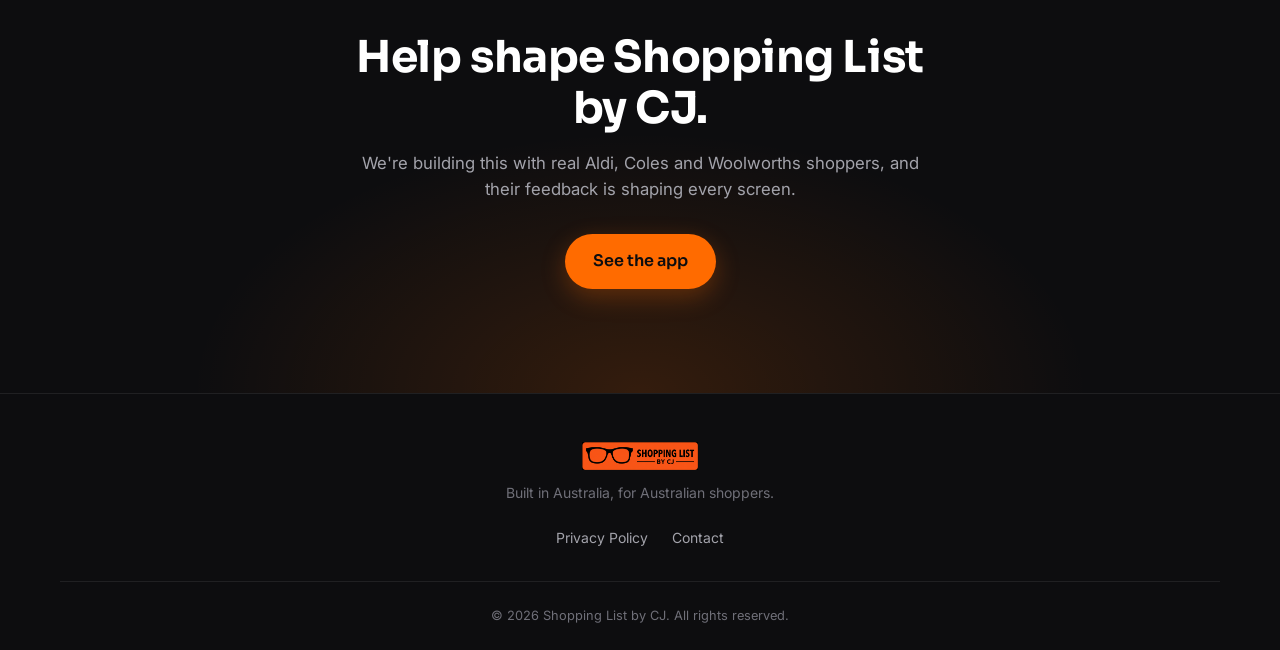
==== commit 0af9e97b: "Switch site contact address to support@shoppinglistbycj.app and add a Contact link in footers" ====
--- a/index.html
+++ b/index.html
@@ -290,6 +290,7 @@
 
     <nav class="footer-nav" aria-label="Footer">
       <a href="privacy.html">Privacy Policy</a>
+      <a href="mailto:support@shoppinglistbycj.app">Contact</a>
     </nav>
   </div>
   <div class="container footer-bottom">
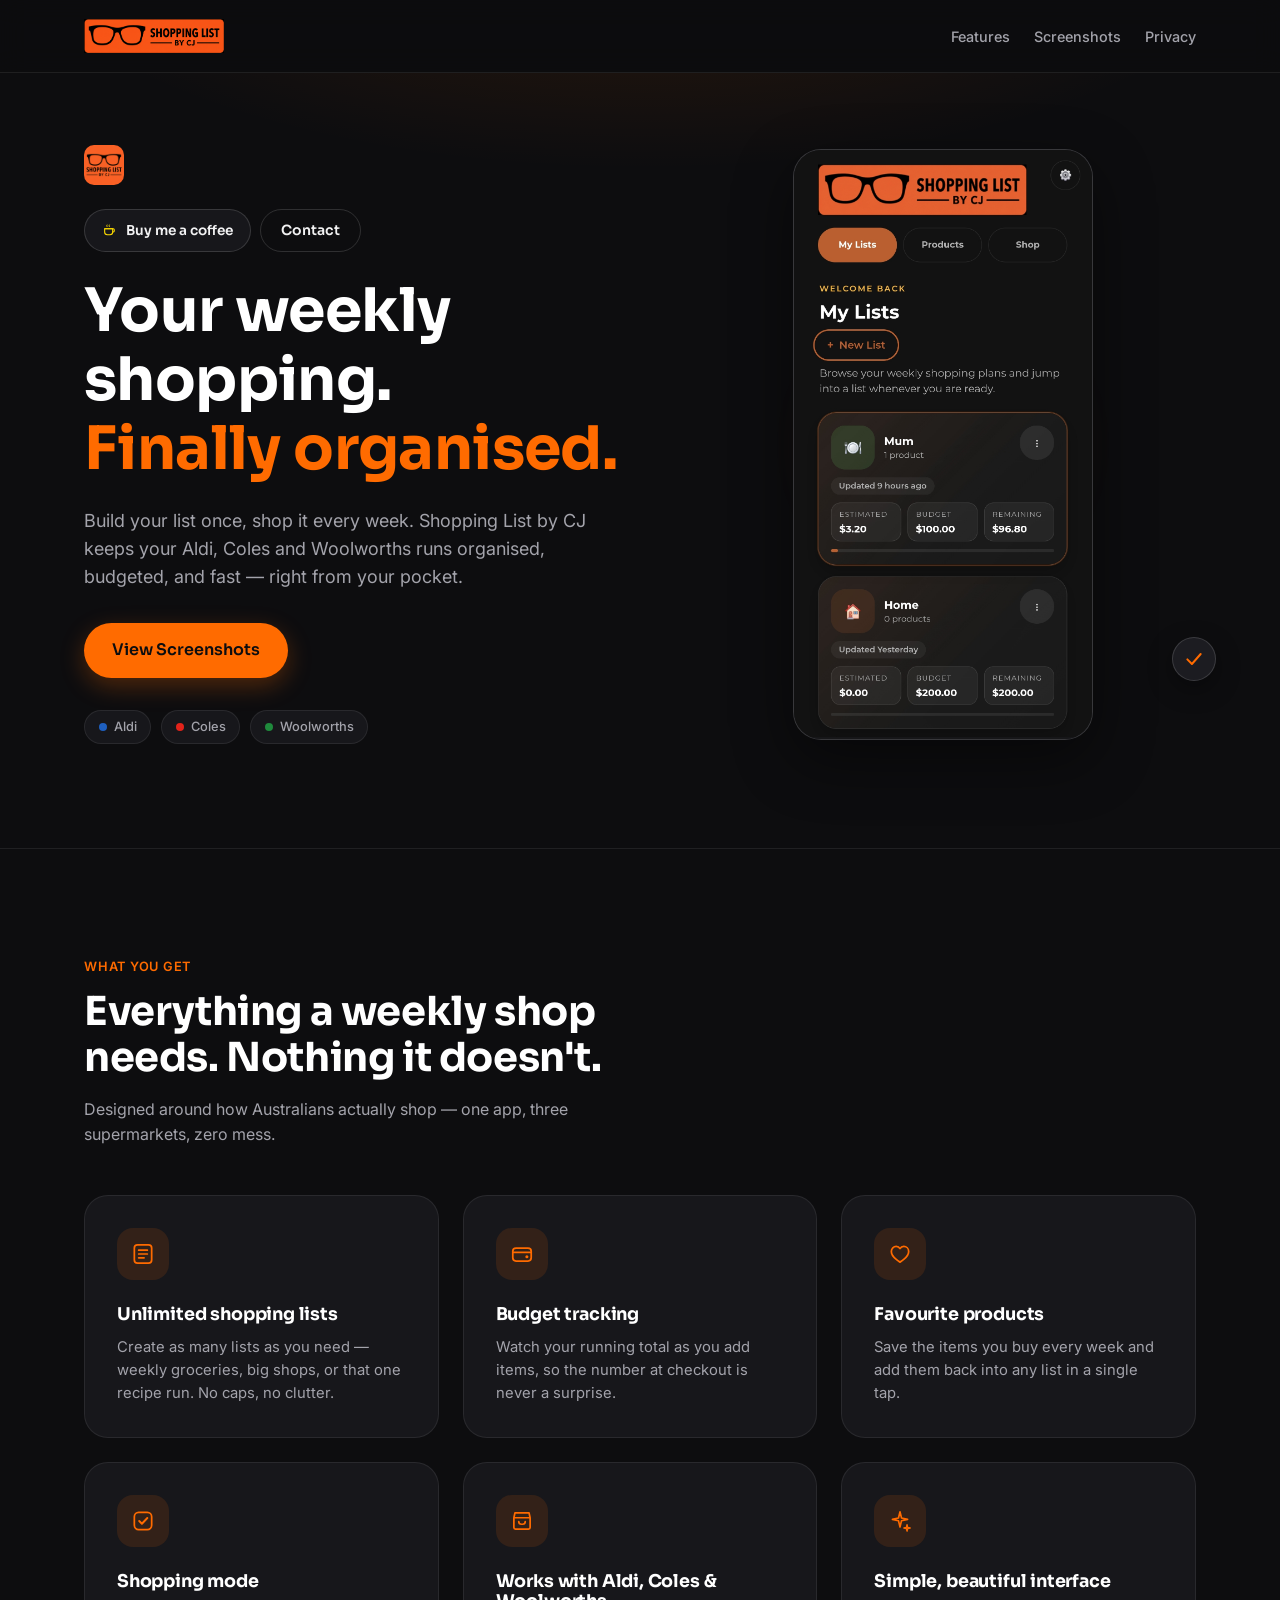
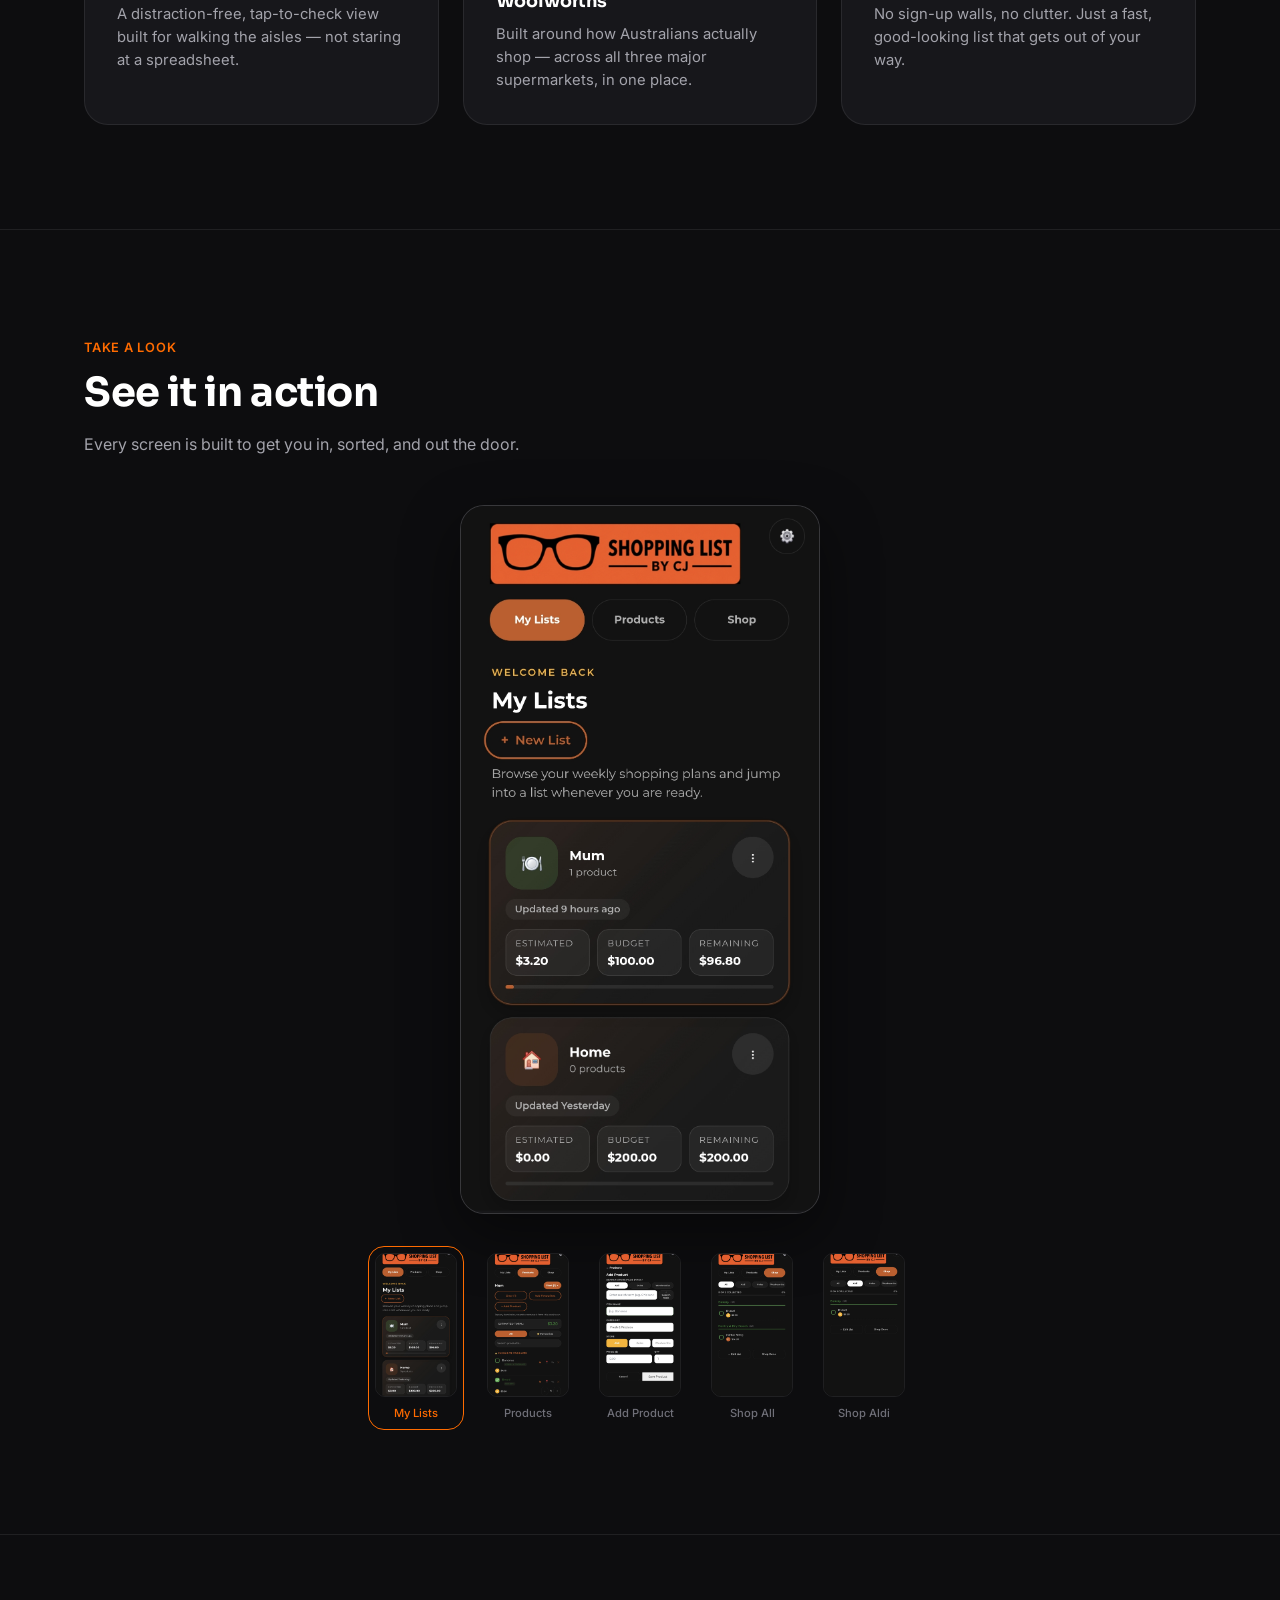
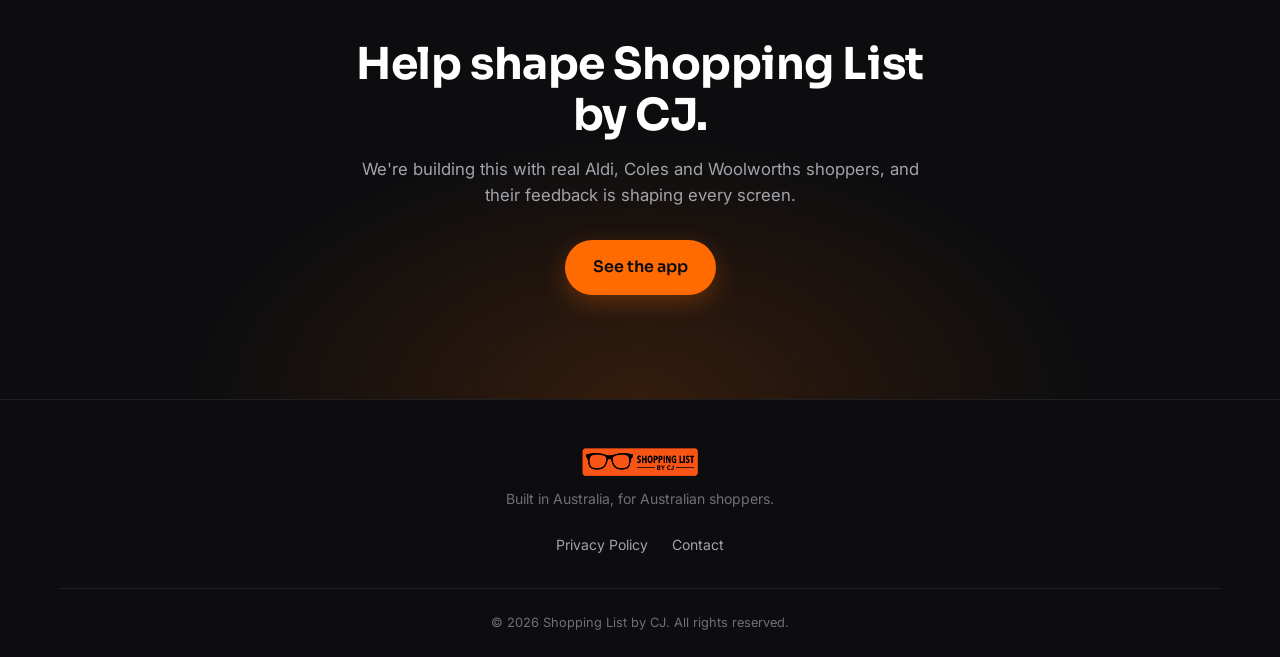
==== commit 4755f2e2: "Move Buy Me a Coffee and Contact into the hero, drop the badge and the budget floating card" ====
--- a/index.html
+++ b/index.html
@@ -80,8 +80,22 @@
         <li><a href="#features">Features</a></li>
         <li><a href="#screenshots">Screenshots</a></li>
         <li><a href="privacy.html">Privacy</a></li>
-        <li>
-          <a href="https://buymeacoffee.com/YOUR_USERNAME" target="_blank" rel="noopener" class="btn btn-coffee btn-small nav-coffee">
+      </ul>
+    </nav>
+  </div>
+</header>
+
+<main id="main">
+
+  <!-- HERO -->
+  <section class="hero" aria-labelledby="hero-heading">
+    <div class="container hero-grid">
+
+      <div class="hero-content reveal">
+        <img src="images/logo.png" alt="" class="hero-mark" width="56" height="56">
+
+        <div class="hero-support-links">
+          <a href="https://buymeacoffee.com/YOUR_USERNAME" target="_blank" rel="noopener" class="btn btn-coffee btn-small">
             <svg viewBox="0 0 24 24" fill="none" xmlns="http://www.w3.org/2000/svg" aria-hidden="true">
               <path d="M4 10H17C17 10 18.5 10 18.5 12.5C18.5 15 17 15 17 15H16.5" stroke="currentColor" stroke-width="1.6" stroke-linecap="round" stroke-linejoin="round"/>
               <path d="M4 10V15.5C4 17.5 5.7 19 8 19H12C14.3 19 16 17.5 16 15.5V10H4Z" stroke="currentColor" stroke-width="1.6" stroke-linecap="round" stroke-linejoin="round"/>
@@ -90,22 +104,10 @@
             </svg>
             <span>Buy me a coffee</span>
           </a>
-        </li>
-      </ul>
-    </nav>
-  </div>
-</header>
-
-<main id="main">
-
-  <!-- HERO -->
-  <section class="hero" aria-labelledby="hero-heading">
-    <div class="container hero-grid">
-
-      <div class="hero-content reveal">
-        <img src="images/logo.png" alt="" class="hero-mark" width="56" height="56">
-
-        <span class="badge"><i class="badge-dot" aria-hidden="true"></i>Free &middot; Coming soon on Google Play</span>
+          <a href="mailto:support@shoppinglistbycj.app" class="btn btn-ghost btn-small">
+            <span>Contact</span>
+          </a>
+        </div>
 
         <h1 id="hero-heading" class="hero-heading">
           Your weekly shopping.<br>
@@ -131,10 +133,6 @@
         <div class="phone-glow" aria-hidden="true"></div>
         <div class="phone-frame">
           <img src="screenshots/my-lists.jpg" alt="Shopping List by CJ app showing a weekly shopping list with items grouped and checked off" class="phone-screen">
-        </div>
-        <div class="floating-card floating-card--budget" aria-hidden="true">
-          <span class="floating-card-label">This week's total</span>
-          <span class="floating-card-value">$86.40</span>
         </div>
         <div class="floating-card floating-card--check" aria-hidden="true">
           <svg viewBox="0 0 24 24" fill="none" xmlns="http://www.w3.org/2000/svg">
--- a/css/style.css
+++ b/css/style.css
@@ -356,6 +356,13 @@
   width: 40px;
   height: 40px;
   border-radius: var(--r-sm);
+  margin-bottom: var(--space-4);
+}
+
+.hero-support-links {
+  display: flex;
+  flex-wrap: wrap;
+  gap: 0.6rem;
   margin-bottom: var(--space-4);
 }
 
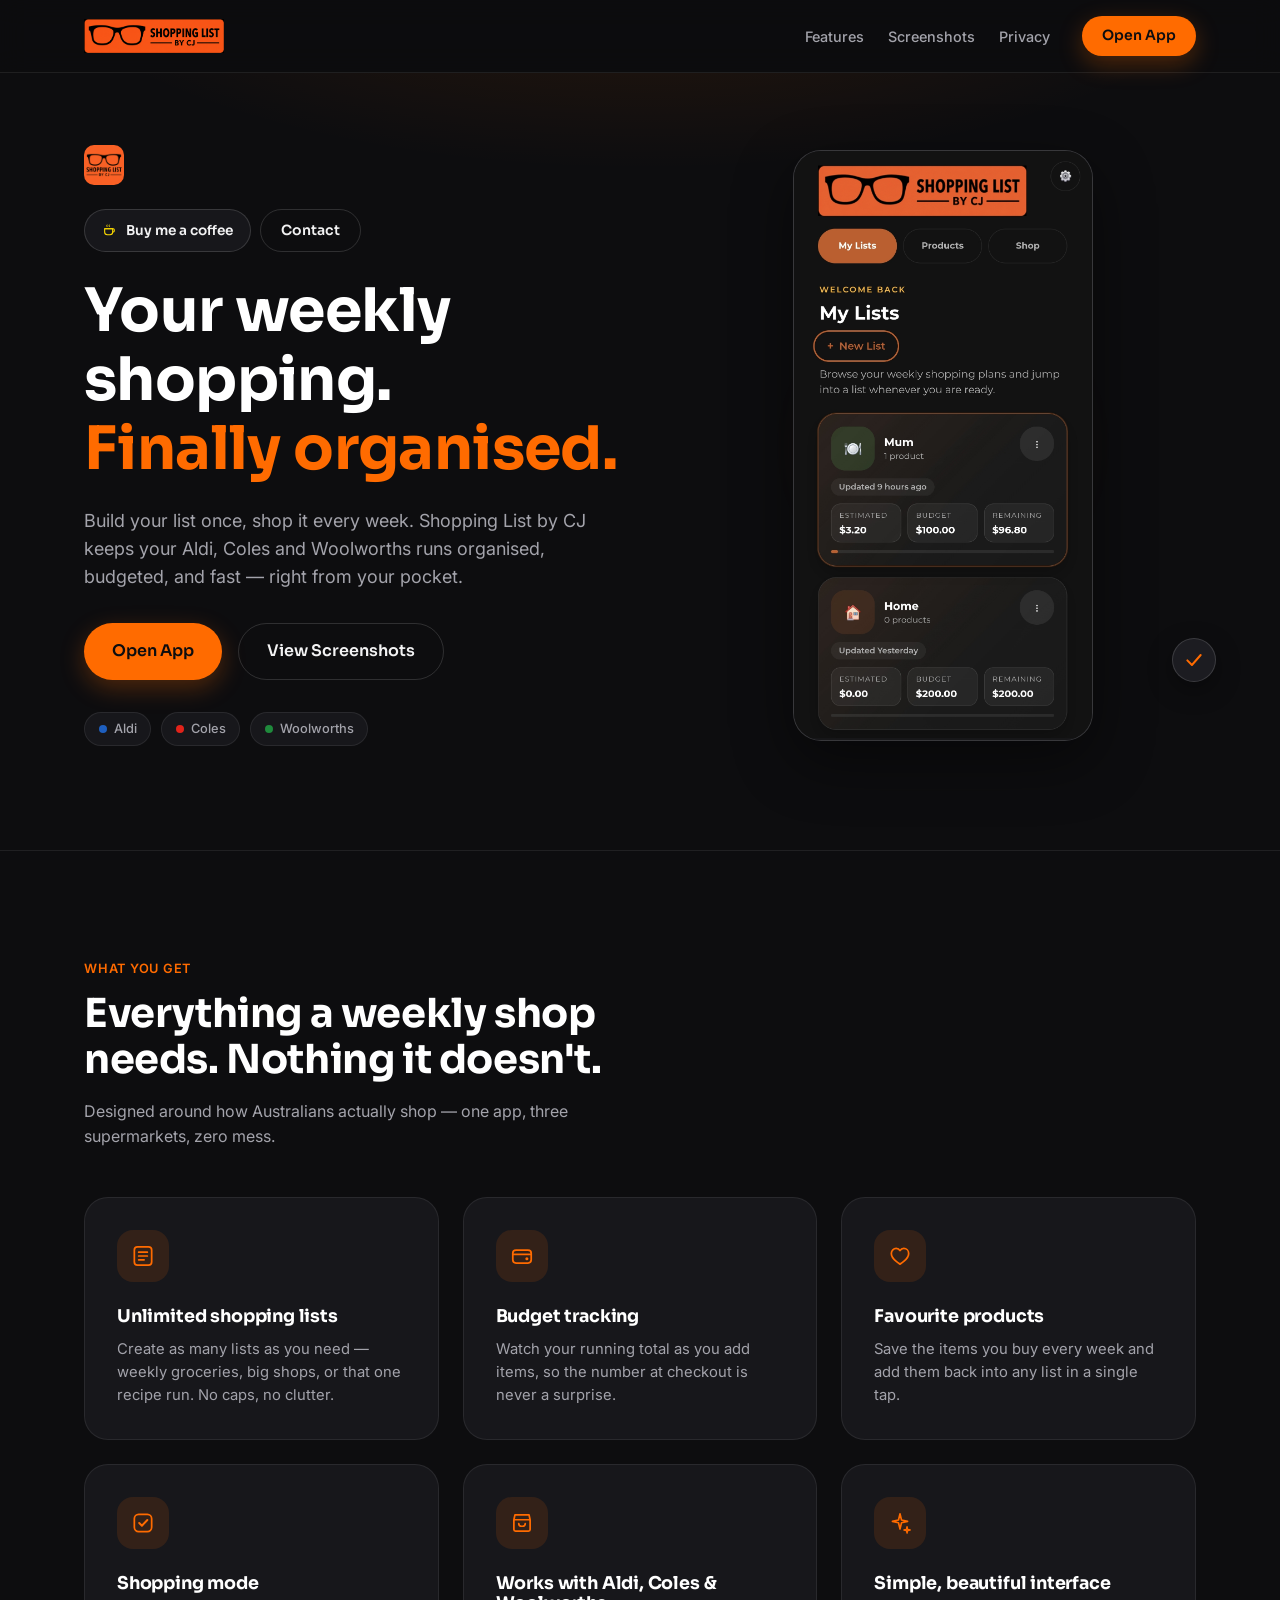
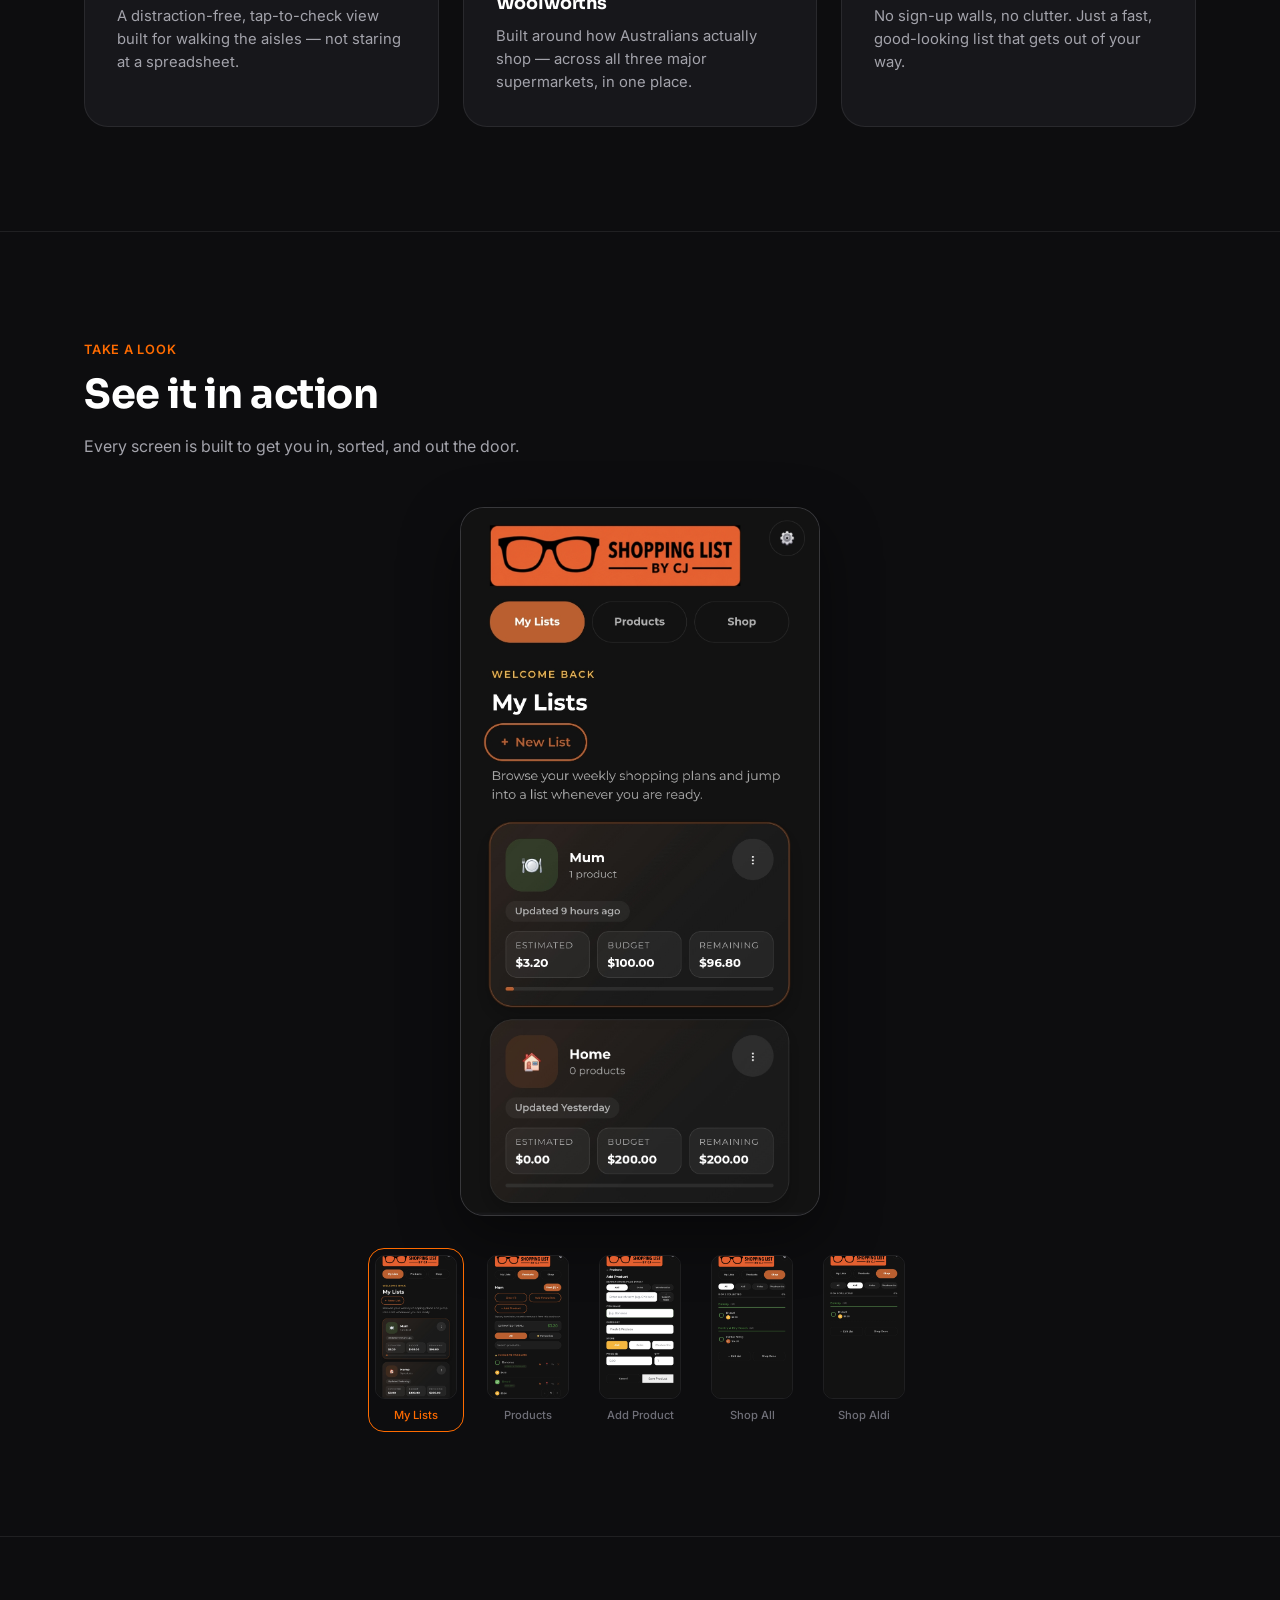
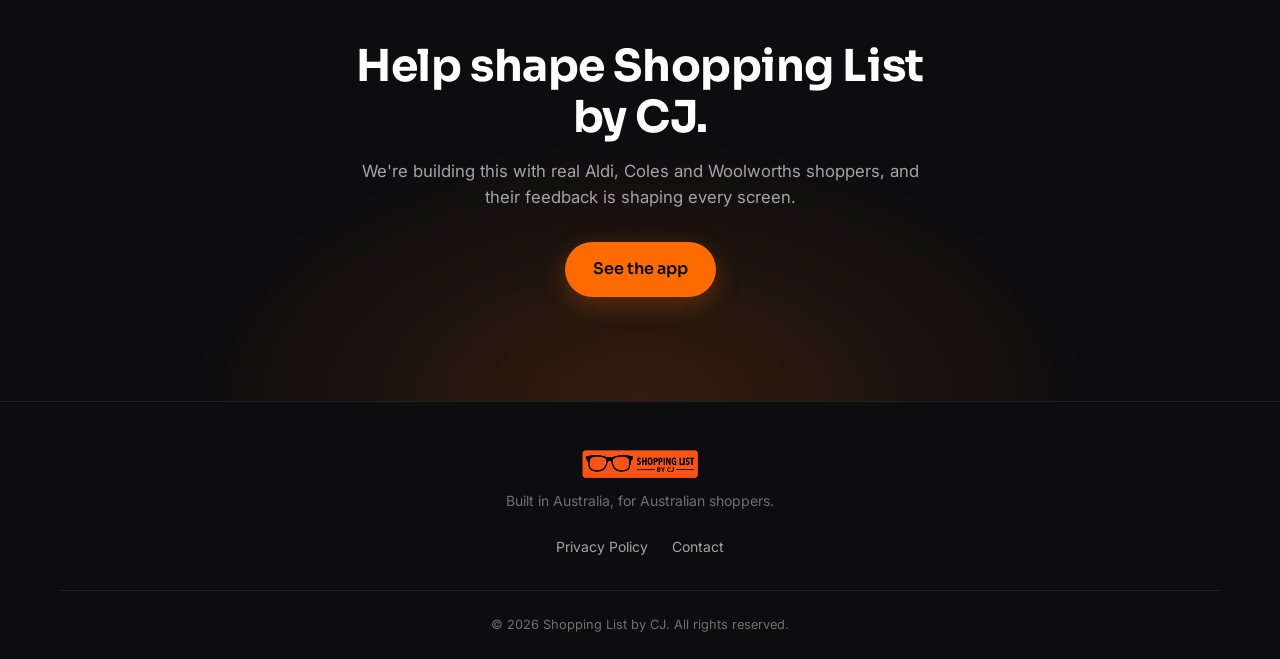
==== commit fc02849f: "Remove recipes link from all nav/footer menus, add Open App link to index for install" ====
--- a/index.html
+++ b/index.html
@@ -81,6 +81,7 @@
         <li><a href="#screenshots">Screenshots</a></li>
         <li><a href="privacy.html">Privacy</a></li>
       </ul>
+      <a href="https://shopping-list-by-cj.pages.dev" class="btn btn-primary btn-small" target="_blank" rel="noopener">Open App</a>
     </nav>
   </div>
 </header>
@@ -119,7 +120,8 @@
         </p>
 
         <div class="hero-actions">
-          <a href="#screenshots" class="btn btn-primary btn-large">View Screenshots</a>
+          <a href="https://shopping-list-by-cj.pages.dev" class="btn btn-primary btn-large" target="_blank" rel="noopener">Open App</a>
+          <a href="#screenshots" class="btn btn-ghost btn-large">View Screenshots</a>
         </div>
 
         <div class="hero-stores" aria-label="Supported supermarkets">
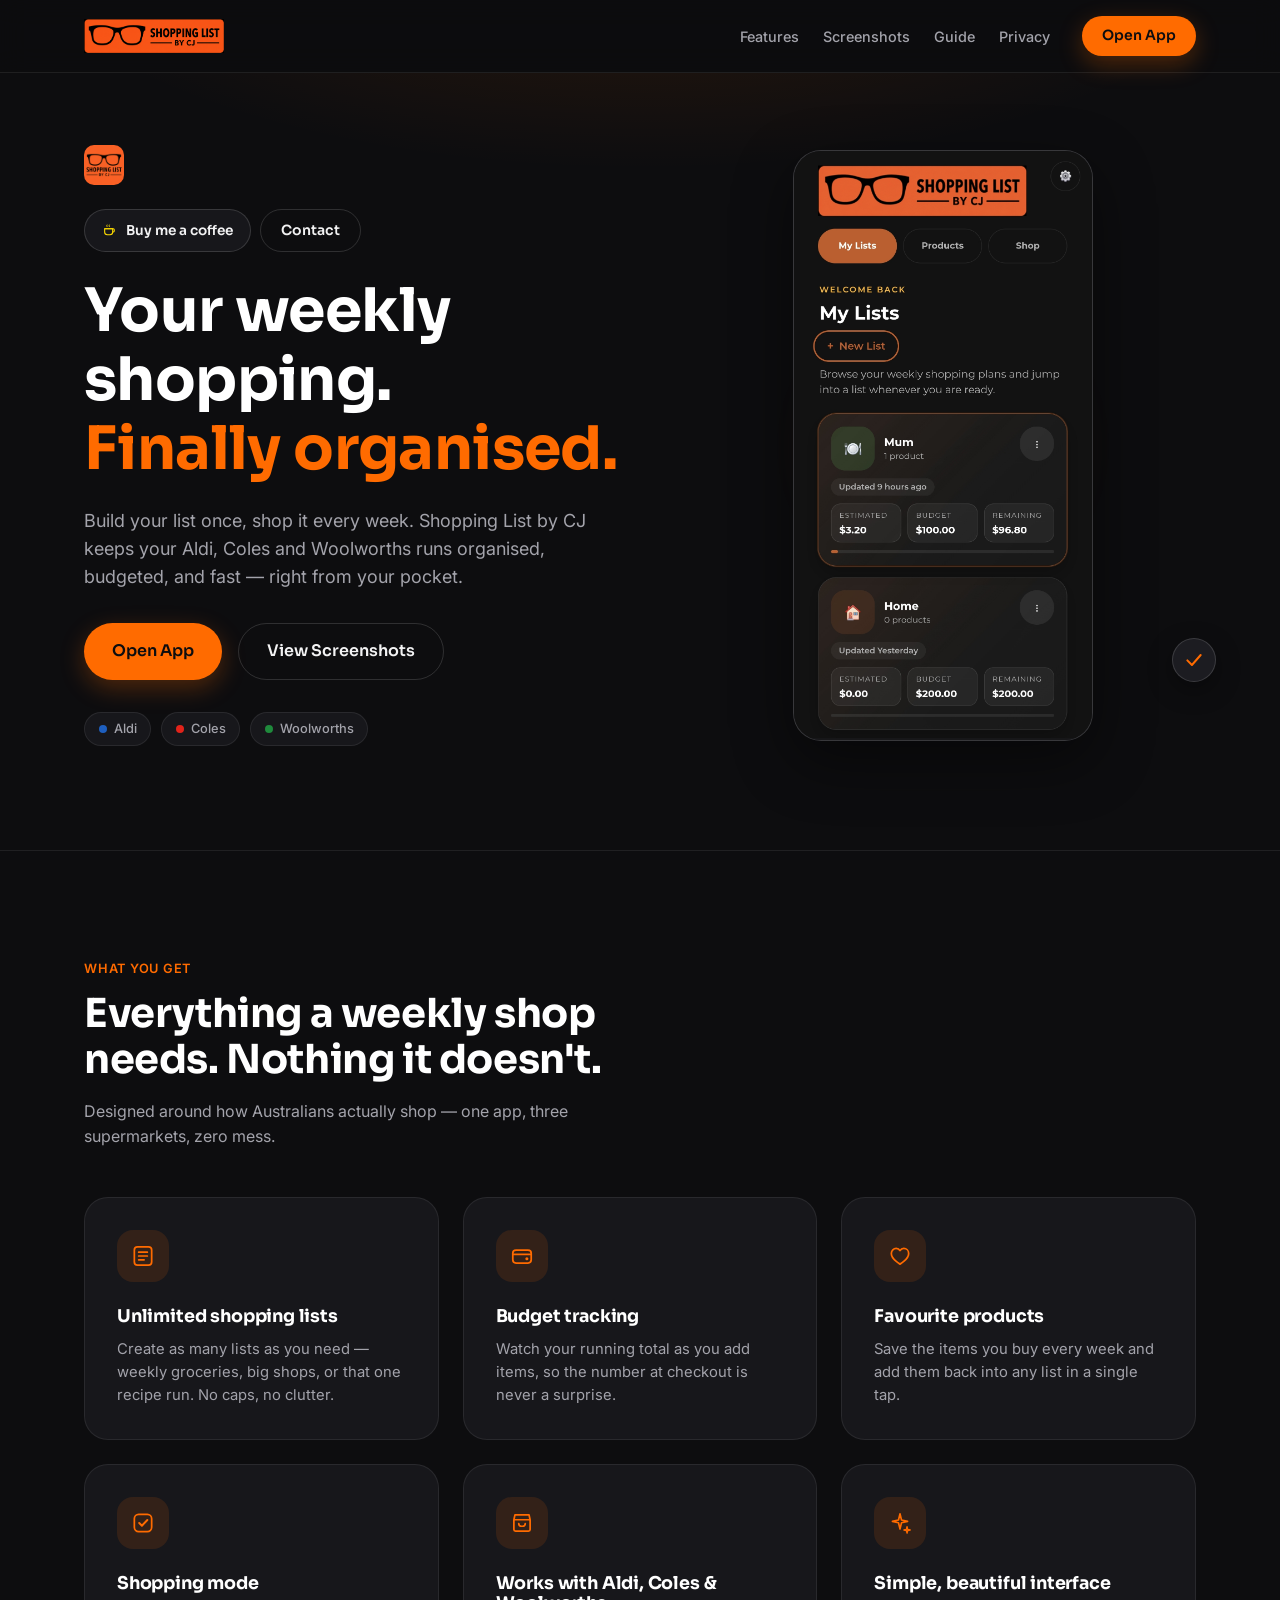
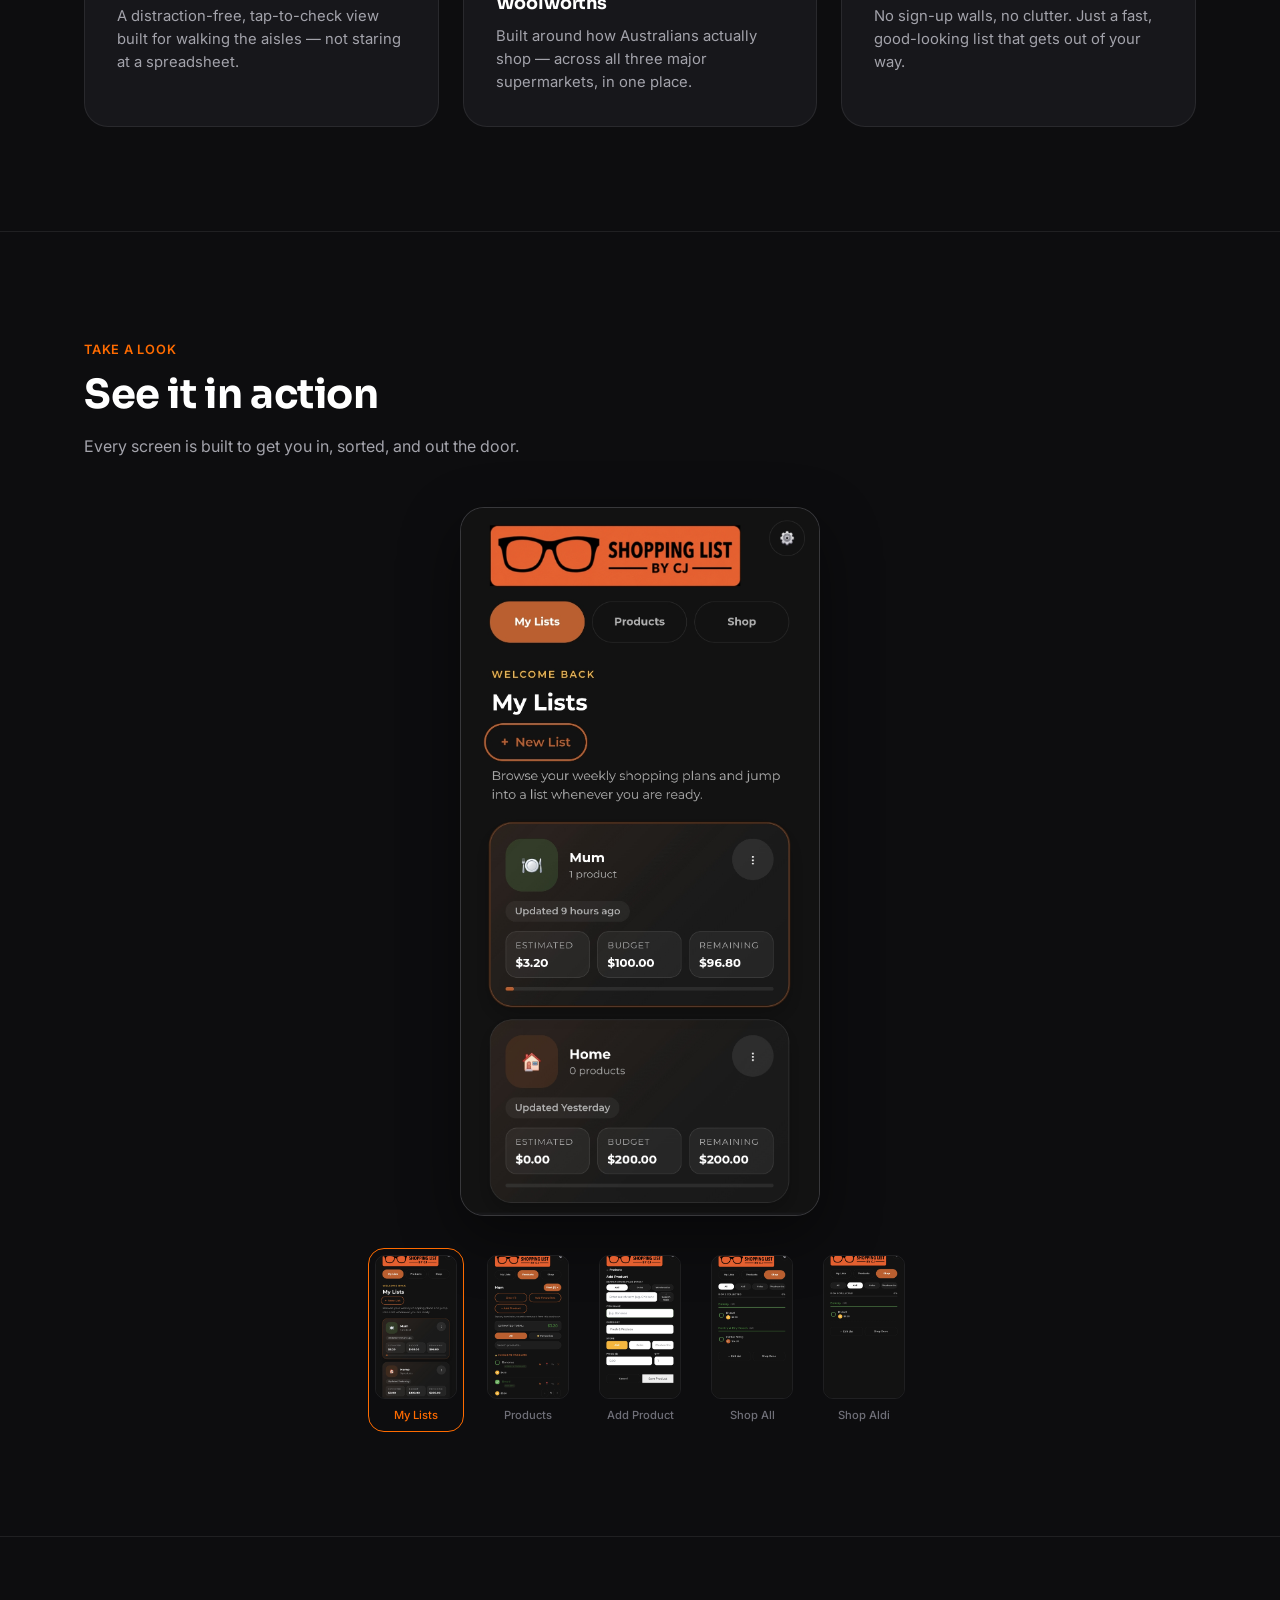
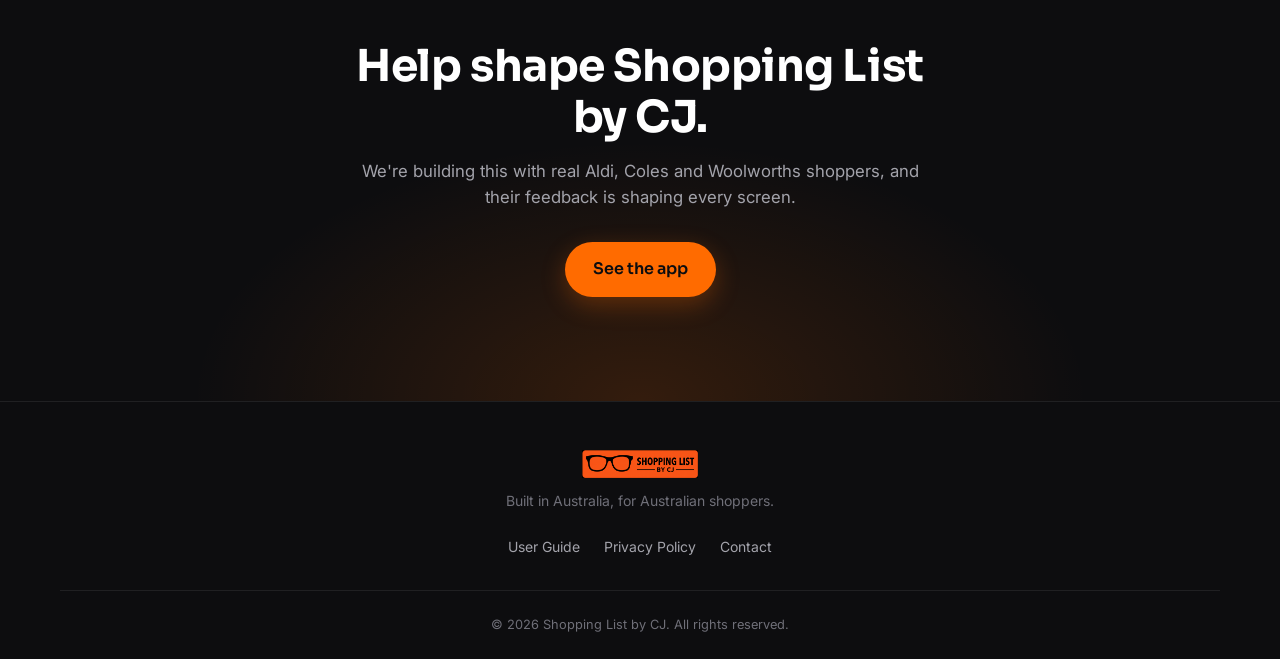
==== commit 1adbbe0e: "Add a full user guide page (with PDF export) and link it in site nav Covers install, lists, catalogu" ====
--- a/index.html
+++ b/index.html
@@ -4,7 +4,7 @@
 <meta charset="UTF-8">
 <meta name="viewport" content="width=device-width, initial-scale=1.0, viewport-fit=cover">
 <title>Shopping List by CJ — Your Weekly Shopping, Finally Organised</title>
-<meta name="description" content="Shopping List by CJ is a premium shopping list app built for Australian shoppers at Aldi, Coles and Woolworths. Track budgets, save favourites, and shop faster. Coming soon on Google Play.">
+<meta name="description" content="Shopping List by CJ is a premium shopping list app built for Australian shoppers at Aldi, Coles and Woolworths. Track budgets, save favourites, and shop faster.">
 <meta name="keywords" content="shopping list app, Australia, Aldi, Coles, Woolworths, budget tracker, grocery list app, Android app">
 <meta name="author" content="Shopping List by CJ">
 <meta name="robots" content="index, follow">
@@ -18,7 +18,7 @@
 <meta property="og:type" content="website">
 <meta property="og:site_name" content="Shopping List by CJ">
 <meta property="og:title" content="Shopping List by CJ — Your Weekly Shopping, Finally Organised">
-<meta property="og:description" content="A premium shopping list app built for Australian shoppers at Aldi, Coles and Woolworths. Coming soon on Google Play.">
+<meta property="og:description" content="A premium shopping list app built for Australian shoppers at Aldi, Coles and Woolworths.">
 <meta property="og:image" content="https://shoppinglistbycj.app/images/logo.png">
 <meta property="og:url" content="https://shoppinglistbycj.app/">
 <meta property="og:locale" content="en_AU">
@@ -26,7 +26,7 @@
 <!-- Twitter -->
 <meta name="twitter:card" content="summary_large_image">
 <meta name="twitter:title" content="Shopping List by CJ — Your Weekly Shopping, Finally Organised">
-<meta name="twitter:description" content="A premium shopping list app built for Australian shoppers at Aldi, Coles and Woolworths. Coming soon on Google Play.">
+<meta name="twitter:description" content="A premium shopping list app built for Australian shoppers at Aldi, Coles and Woolworths.">
 <meta name="twitter:image" content="https://shoppinglistbycj.app/images/logo.png">
 
 <!-- Favicons -->
@@ -79,6 +79,7 @@
       <ul>
         <li><a href="#features">Features</a></li>
         <li><a href="#screenshots">Screenshots</a></li>
+        <li><a href="help.html">Guide</a></li>
         <li><a href="privacy.html">Privacy</a></li>
       </ul>
       <a href="https://shopping-list-by-cj.pages.dev" class="btn btn-primary btn-small" target="_blank" rel="noopener">Open App</a>
@@ -96,7 +97,7 @@
         <img src="images/logo.png" alt="" class="hero-mark" width="56" height="56">
 
         <div class="hero-support-links">
-          <a href="https://buymeacoffee.com/YOUR_USERNAME" target="_blank" rel="noopener" class="btn btn-coffee btn-small">
+          <a href="https://buymeacoffee.com/shoppinglistbycj?new=1" target="_blank" rel="noopener" class="btn btn-coffee btn-small">
             <svg viewBox="0 0 24 24" fill="none" xmlns="http://www.w3.org/2000/svg" aria-hidden="true">
               <path d="M4 10H17C17 10 18.5 10 18.5 12.5C18.5 15 17 15 17 15H16.5" stroke="currentColor" stroke-width="1.6" stroke-linecap="round" stroke-linejoin="round"/>
               <path d="M4 10V15.5C4 17.5 5.7 19 8 19H12C14.3 19 16 17.5 16 15.5V10H4Z" stroke="currentColor" stroke-width="1.6" stroke-linecap="round" stroke-linejoin="round"/>
@@ -289,6 +290,7 @@
     </div>
 
     <nav class="footer-nav" aria-label="Footer">
+      <a href="help.html">User Guide</a>
       <a href="privacy.html">Privacy Policy</a>
       <a href="mailto:support@shoppinglistbycj.app">Contact</a>
     </nav>
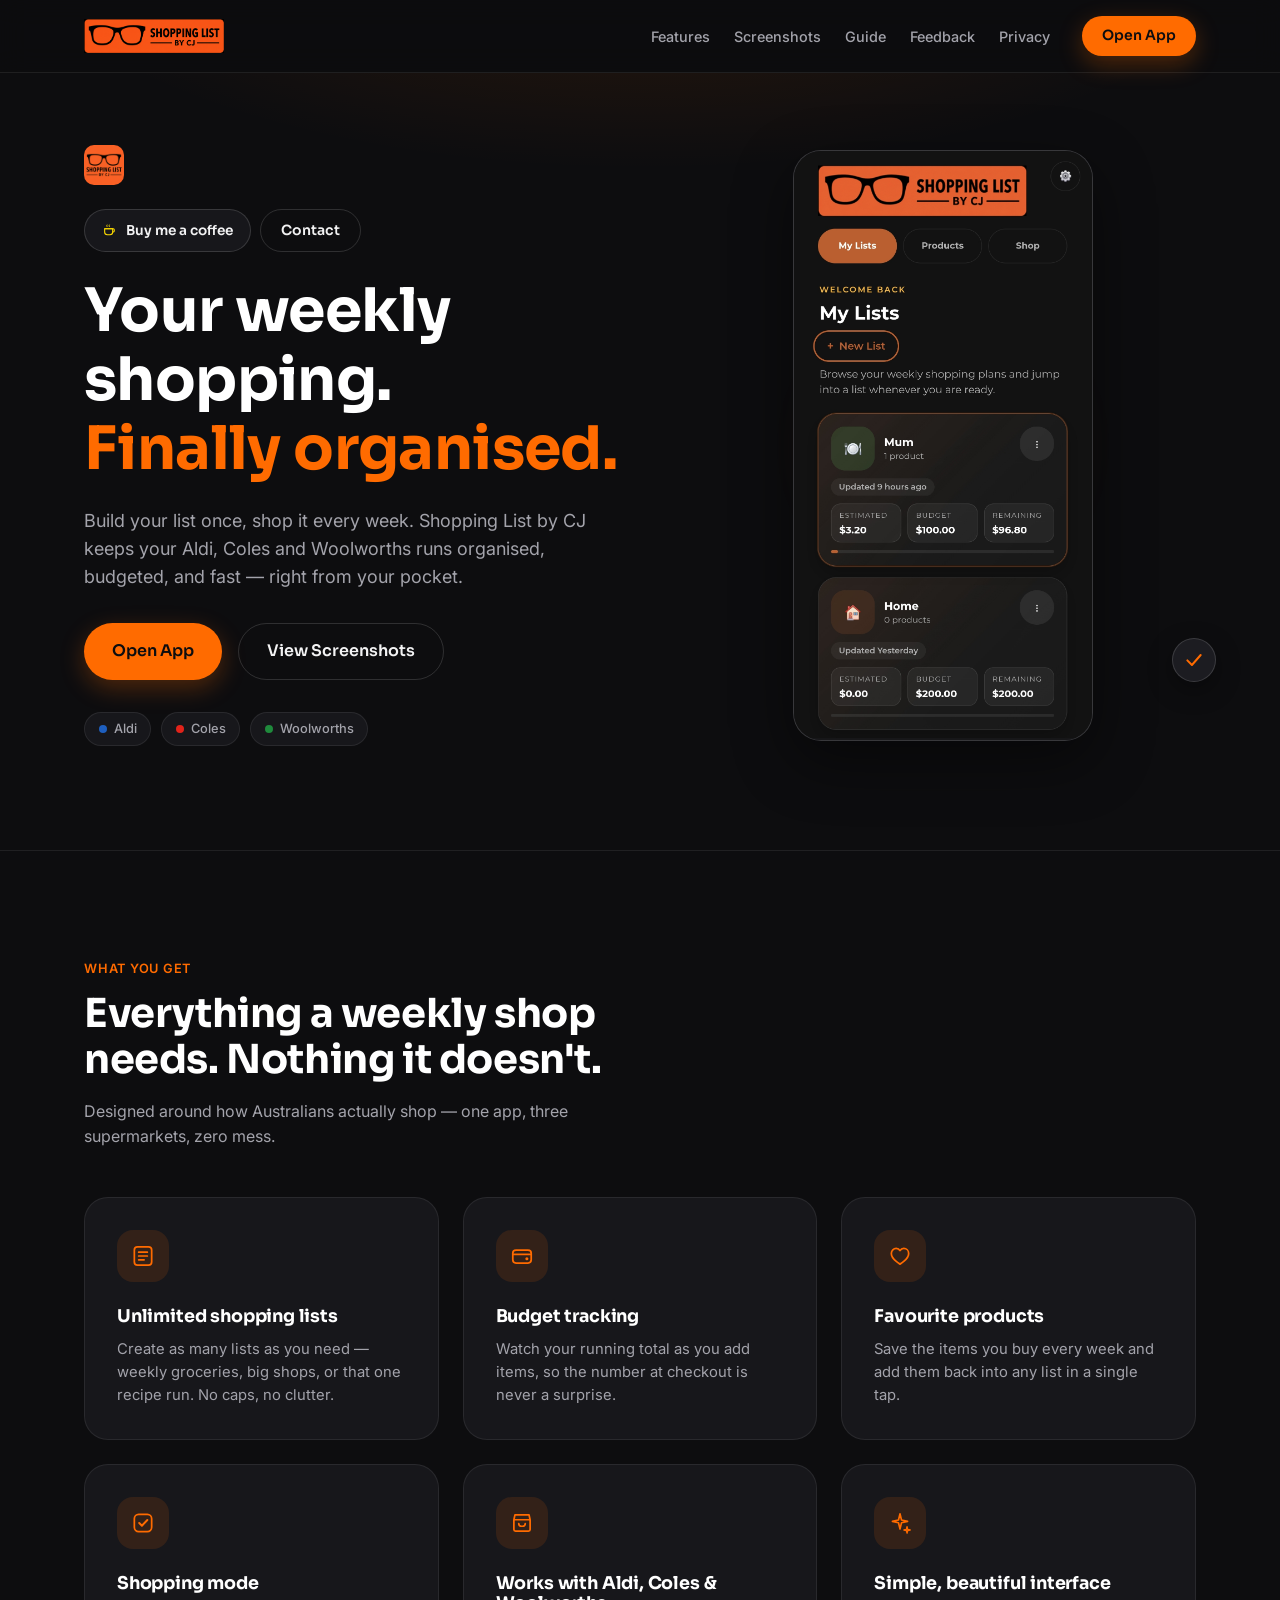
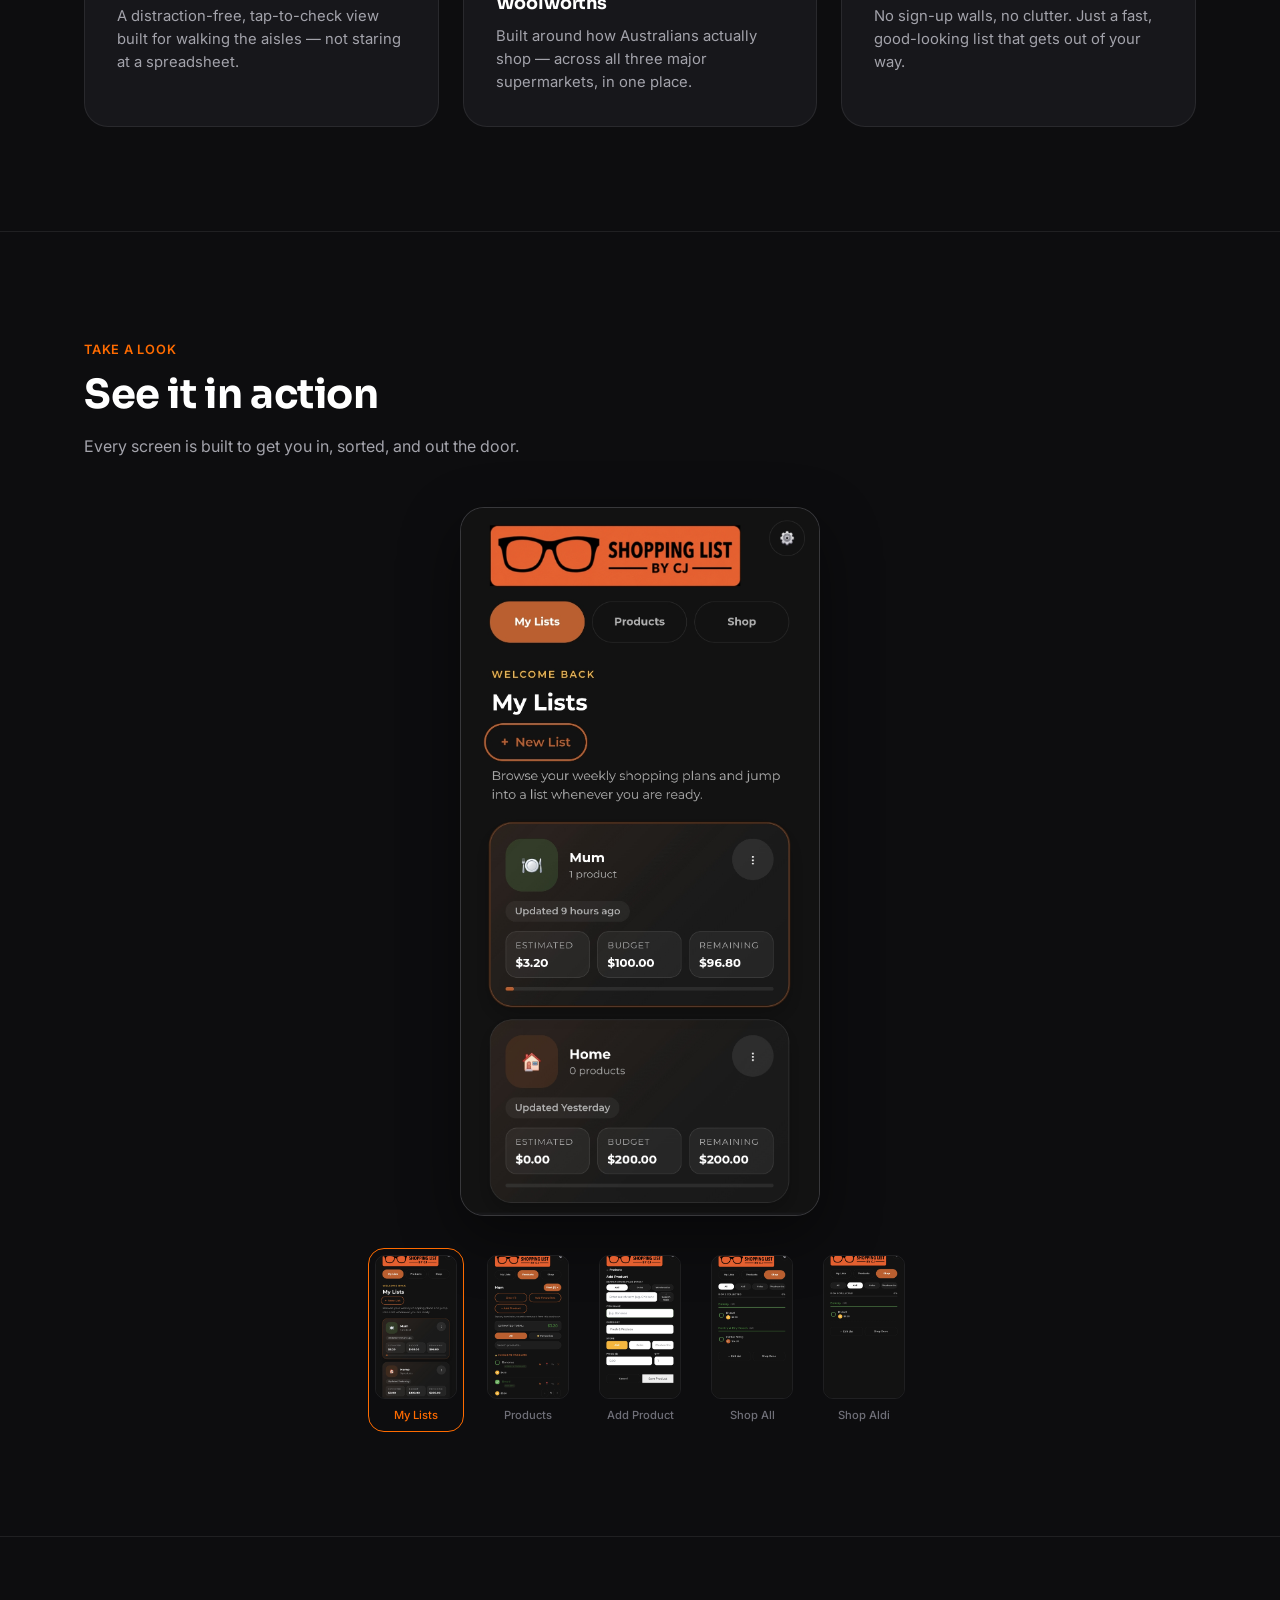
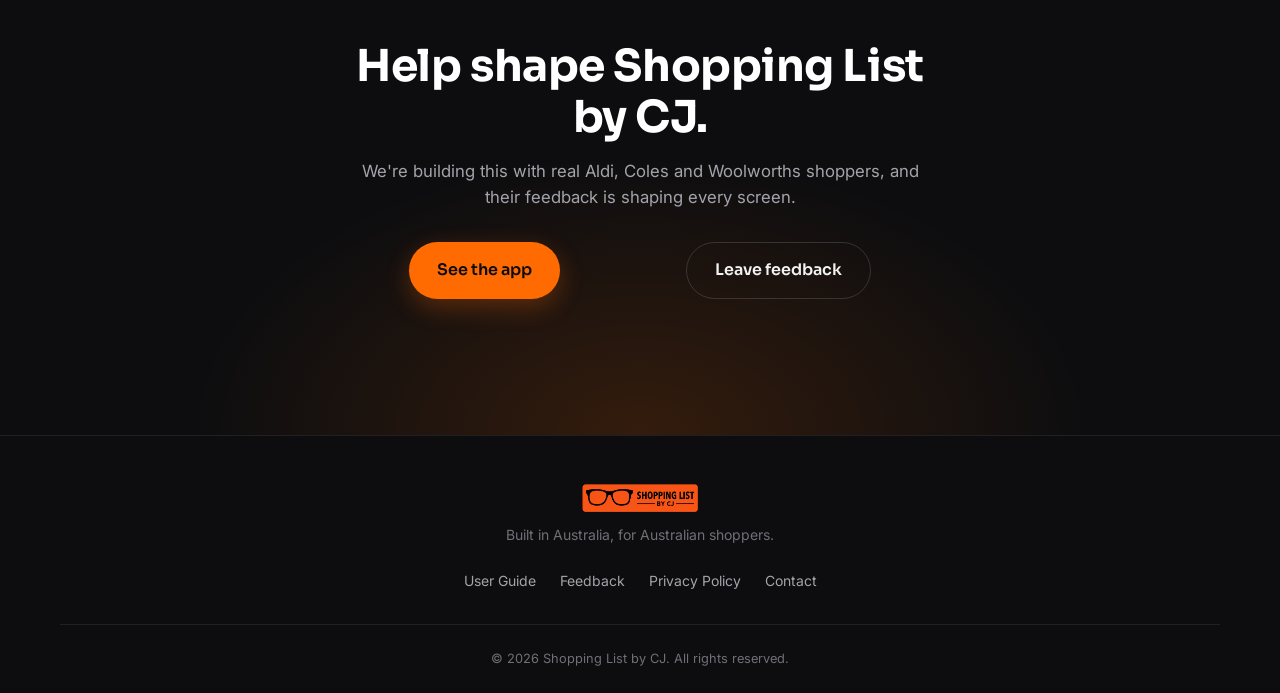
==== commit 21a2136c: "feedback" ====
--- a/index.html
+++ b/index.html
@@ -80,6 +80,7 @@
         <li><a href="#features">Features</a></li>
         <li><a href="#screenshots">Screenshots</a></li>
         <li><a href="help.html">Guide</a></li>
+        <li><a href="feedback.html">Feedback</a></li>
         <li><a href="privacy.html">Privacy</a></li>
       </ul>
       <a href="https://shopping-list-by-cj.pages.dev" class="btn btn-primary btn-small" target="_blank" rel="noopener">Open App</a>
@@ -276,7 +277,10 @@
     <div class="container cta-inner reveal">
       <h2 id="cta-heading">Help shape Shopping List by CJ.</h2>
       <p>We're building this with real Aldi, Coles and Woolworths shoppers, and their feedback is shaping every screen.</p>
-      <a href="#screenshots" class="btn btn-primary btn-large">See the app</a>
+      <div class="hero-actions" style="justify-content:center;">
+        <a href="#screenshots" class="btn btn-primary btn-large">See the app</a>
+        <a href="feedback.html" class="btn btn-ghost btn-large">Leave feedback</a>
+      </div>
     </div>
   </section>
 
@@ -291,6 +295,7 @@
 
     <nav class="footer-nav" aria-label="Footer">
       <a href="help.html">User Guide</a>
+      <a href="feedback.html">Feedback</a>
       <a href="privacy.html">Privacy Policy</a>
       <a href="mailto:support@shoppinglistbycj.app">Contact</a>
     </nav>
--- a/css/style.css
+++ b/css/style.css
@@ -1649,4 +1649,249 @@
   .feature-grid {
     grid-template-columns: repeat(3, 1fr);
   }
+}
+
+/* ==========================================================================
+   Feedback & Reviews
+   ========================================================================== */
+
+.feedback-layout {
+  display: grid;
+  grid-template-columns: 1fr;
+  gap: var(--space-6);
+  align-items: start;
+}
+
+@media (min-width: 900px) {
+  .feedback-layout {
+    grid-template-columns: minmax(320px, 420px) 1fr;
+  }
+}
+
+.beta-form textarea {
+  width: 100%;
+  background: var(--bg-alt);
+  border: 1px solid var(--border-strong);
+  border-radius: var(--r-sm);
+  padding: 0.8rem 1rem;
+  font-size: 0.95rem;
+  color: var(--text);
+  font-family: var(--font-body);
+  resize: vertical;
+  min-height: 120px;
+  transition: border-color var(--dur-fast) var(--ease);
+}
+
+.beta-form textarea:focus {
+  border-color: var(--orange);
+}
+
+.form-char-count {
+  display: block;
+  text-align: right;
+  font-size: 0.75rem;
+  color: var(--text-faint);
+  margin-top: 0.35rem;
+}
+
+.form-error {
+  display: none;
+  background: rgba(214, 69, 69, 0.12);
+  border: 1px solid rgba(214, 69, 69, 0.4);
+  color: #ff9d9d;
+  border-radius: var(--r-sm);
+  padding: 0.75rem 1rem;
+  font-size: 0.85rem;
+  margin-bottom: var(--space-4);
+}
+
+.form-error.is-visible {
+  display: block;
+}
+
+/* Star rating input - accessible radio-group hack. DOM order is 5..1 and
+   the row is reversed so the *visual* order reads 1..5 left-to-right,
+   which lets a plain ~ sibling combinator light up "this star and every
+   star to its left" on hover/checked without any JS. */
+.star-rating {
+  border: none;
+  padding: 0;
+  margin: 0 0 var(--space-4);
+}
+
+.star-rating-stars {
+  display: inline-flex;
+  flex-direction: row-reverse;
+  justify-content: flex-end;
+  gap: 2px;
+}
+
+.star-rating-stars input {
+  position: absolute;
+  opacity: 0;
+  width: 1px;
+  height: 1px;
+  pointer-events: none;
+}
+
+.star-rating-stars label {
+  font-size: 2rem;
+  line-height: 1;
+  color: var(--border-strong);
+  cursor: pointer;
+  transition: color var(--dur-fast) var(--ease), transform var(--dur-fast) var(--ease);
+}
+
+.star-rating-stars label:hover,
+.star-rating-stars label:hover ~ label,
+.star-rating-stars input:checked ~ label {
+  color: var(--orange);
+}
+
+.star-rating-stars input:focus-visible + label {
+  outline: 2px solid var(--orange);
+  outline-offset: 3px;
+  border-radius: 4px;
+}
+
+.star-rating-stars label:active {
+  transform: scale(0.92);
+}
+
+/* Read-only star display (review cards, aggregate rating) */
+.star-display {
+  display: inline-flex;
+  gap: 1px;
+  color: var(--orange);
+  font-size: 1rem;
+  letter-spacing: 1px;
+}
+
+.star-display[data-empty] {
+  color: var(--border-strong);
+}
+
+.reviews-summary {
+  display: flex;
+  align-items: center;
+  gap: var(--space-3);
+  margin-bottom: var(--space-5);
+  padding-bottom: var(--space-4);
+  border-bottom: 1px solid var(--border);
+}
+
+/* `display:flex` above otherwise beats the browser's [hidden]{display:none}
+   UA rule at equal specificity, since author styles always win ties. */
+.reviews-summary[hidden] {
+  display: none;
+}
+
+.reviews-summary-score {
+  font-family: var(--font-display);
+  font-size: 2.25rem;
+  font-weight: 700;
+  color: var(--white);
+  line-height: 1;
+}
+
+.reviews-summary-meta {
+  display: flex;
+  flex-direction: column;
+  gap: 0.3rem;
+}
+
+.reviews-summary-count {
+  font-size: 0.825rem;
+  color: var(--text-muted);
+}
+
+.review-list {
+  display: flex;
+  flex-direction: column;
+  gap: var(--space-3);
+}
+
+.review-card {
+  background: var(--surface);
+  border: 1px solid var(--border);
+  border-radius: var(--r-md);
+  padding: var(--space-4);
+}
+
+.review-card-head {
+  display: flex;
+  align-items: center;
+  justify-content: space-between;
+  gap: var(--space-2);
+  margin-bottom: 0.5rem;
+  flex-wrap: wrap;
+}
+
+.review-card-name {
+  font-weight: 600;
+  color: var(--text);
+  font-size: 0.9rem;
+}
+
+.review-card-date {
+  font-size: 0.75rem;
+  color: var(--text-faint);
+}
+
+.review-card-text {
+  color: var(--text-muted);
+  font-size: 0.9rem;
+  line-height: 1.6;
+}
+
+.review-empty {
+  color: var(--text-muted);
+  font-size: 0.9rem;
+  padding: var(--space-4) 0;
+}
+
+/* Admin moderation page (not in nav / not indexed) */
+.admin-gate {
+  max-width: 420px;
+  margin-inline: auto;
+}
+
+.admin-queue {
+  display: flex;
+  flex-direction: column;
+  gap: var(--space-3);
+}
+
+.admin-item {
+  background: var(--surface);
+  border: 1px solid var(--border);
+  border-radius: var(--r-md);
+  padding: var(--space-4);
+}
+
+.admin-item-actions {
+  display: flex;
+  gap: var(--space-2);
+  margin-top: var(--space-3);
+}
+
+.btn-approve {
+  background: #1f8a3c;
+  color: var(--white);
+}
+
+.btn-approve:hover {
+  background: #24a047;
+  transform: translateY(-2px);
+}
+
+.btn-reject {
+  background: transparent;
+  color: #ff9d9d;
+  border: 1px solid rgba(214, 69, 69, 0.4);
+}
+
+.btn-reject:hover {
+  border-color: #d64545;
+  transform: translateY(-2px);
 }
